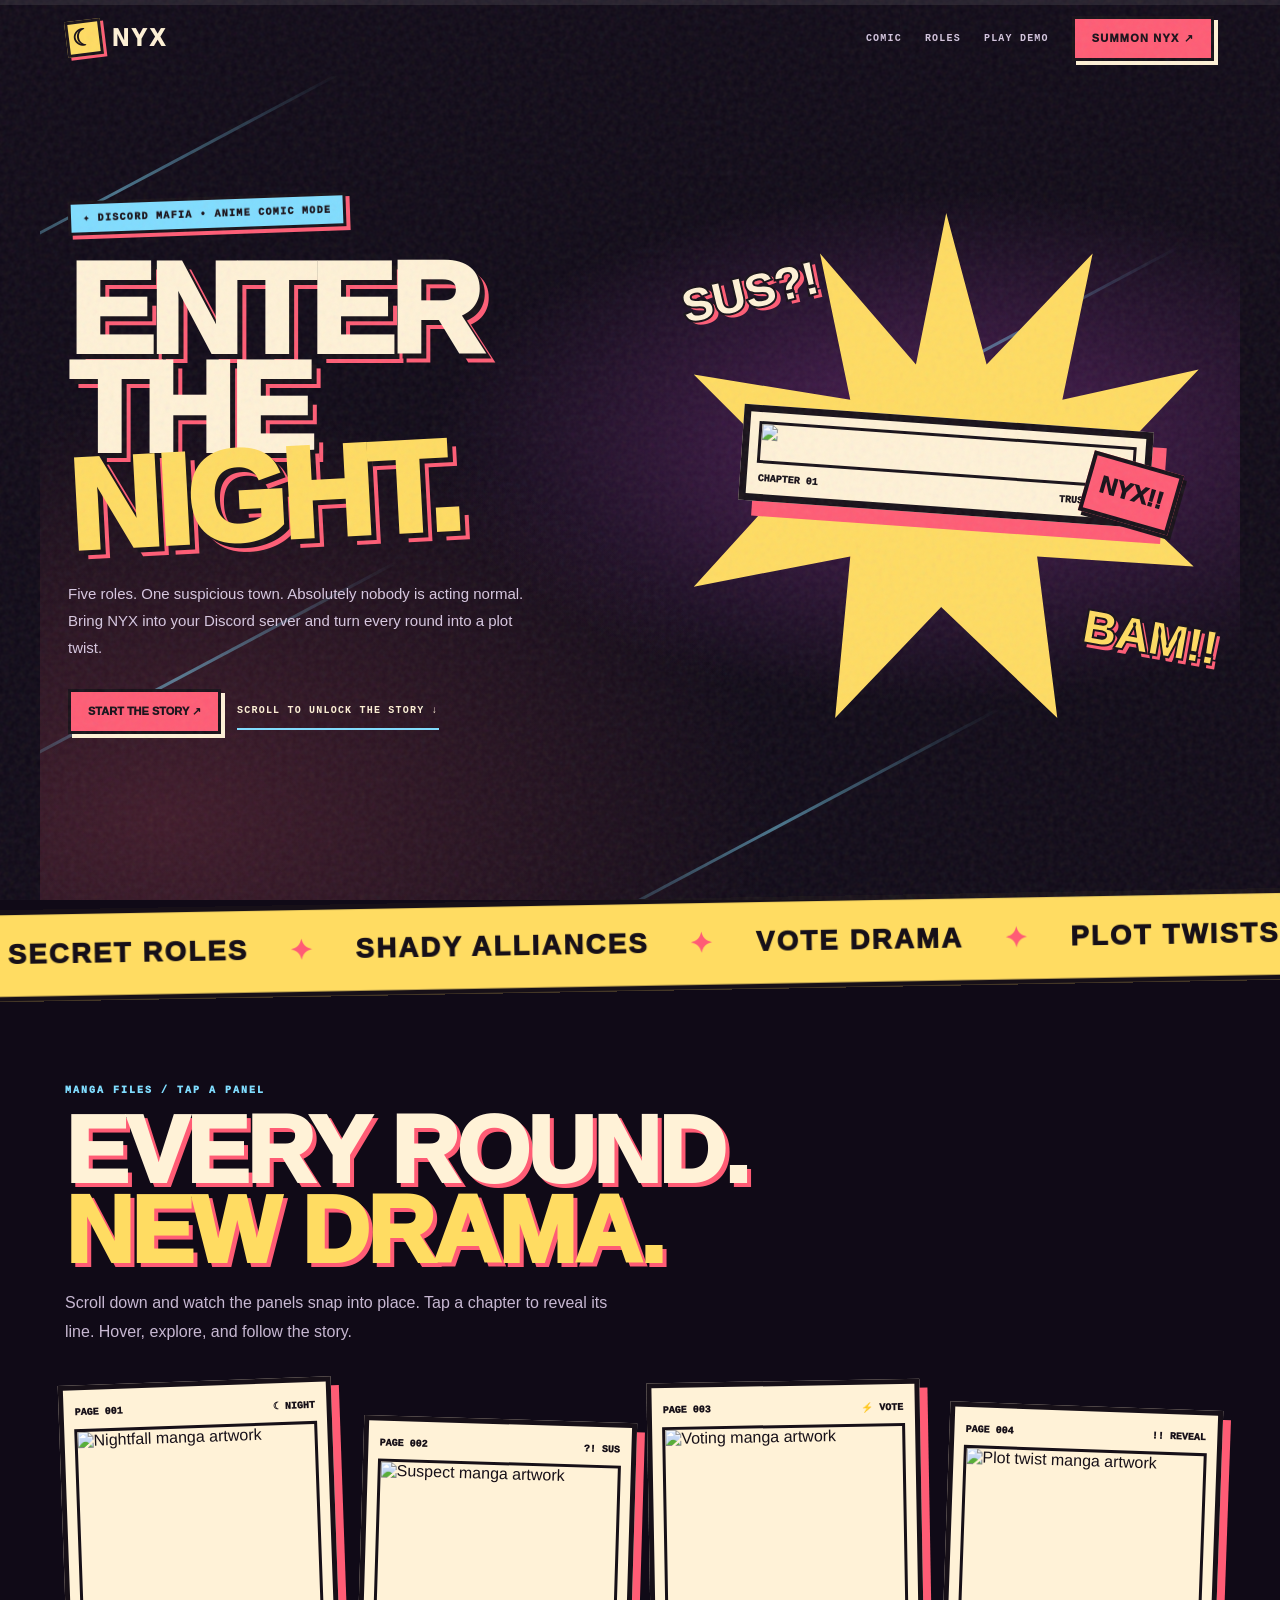
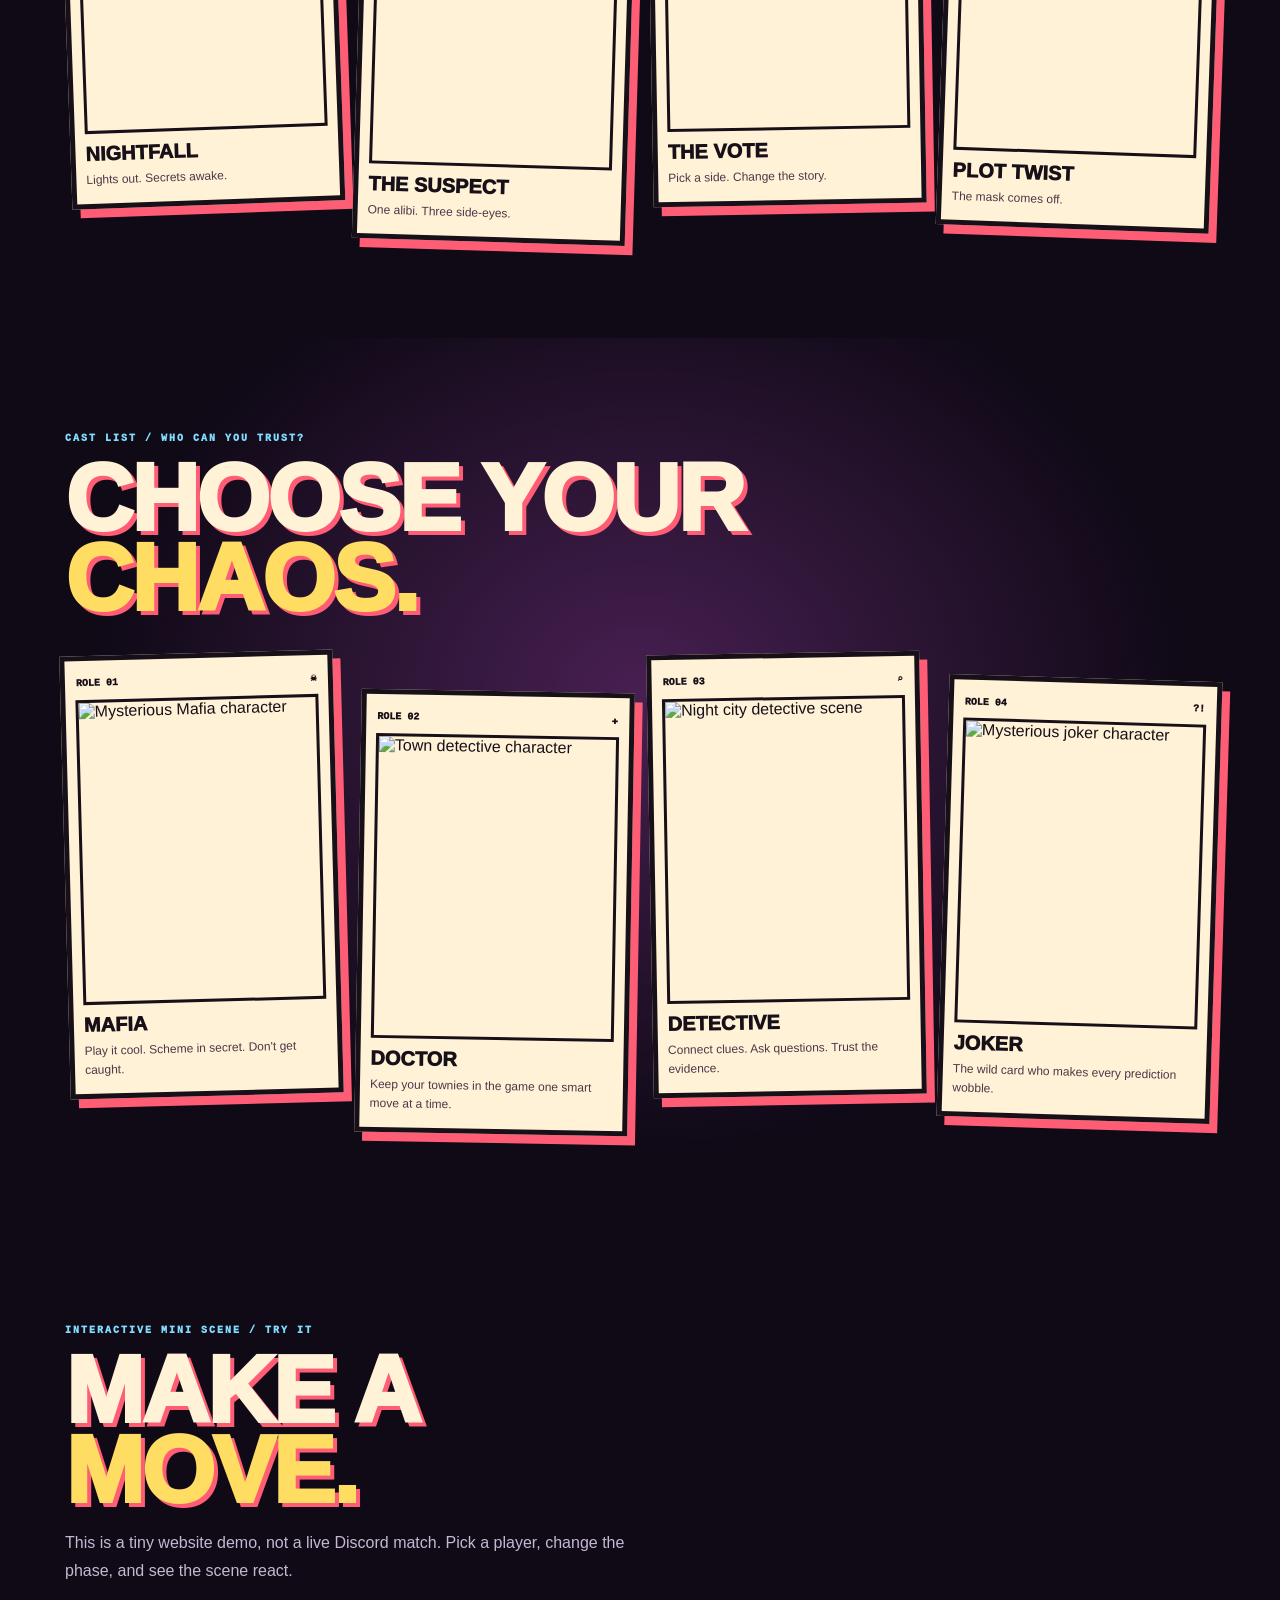
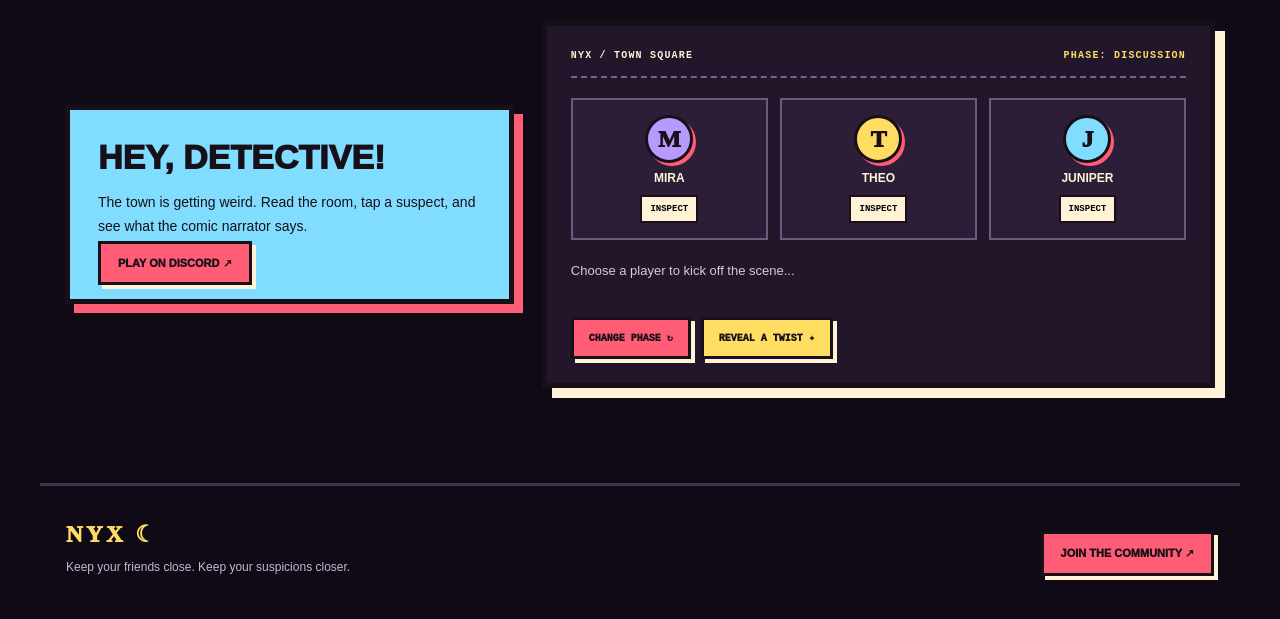
==== index.html @ a73a4bc0 "Fix GitHub Pages root 404 with animated standalone NYX comic homepage" ====
<!doctype html>
<html lang="en">
<head>
<meta charset="utf-8"><meta name="viewport" content="width=device-width,initial-scale=1">
<meta name="theme-color" content="#110b19"><meta name="description" content="NYX — an anime-comic Mafia bot for Discord. Enter the night. Trust nobody.">
<title>NYX — Enter the Night</title>
<style>
:root{--ink:#171018;--paper:#fff2d7;--pink:#ff5c75;--yellow:#ffdc62;--blue:#80ddff;--purple:#b89aff;--bg:#100a17}
*{box-sizing:border-box}html{scroll-behavior:smooth}body{margin:0;background:var(--bg);color:var(--paper);font-family:Arial,Helvetica,sans-serif;overflow-x:hidden}a{color:inherit;text-decoration:none}button{font:inherit;cursor:pointer}.grain{position:fixed;inset:0;pointer-events:none;z-index:20;opacity:.08;background-image:url("data:image/svg+xml,%3Csvg viewBox='0 0 180 180' xmlns='http://www.w3.org/2000/svg'%3E%3Cfilter id='n'%3E%3CfeTurbulence type='fractalNoise' baseFrequency='.9' numOctaves='2' stitchTiles='stitch'/%3E%3C/filter%3E%3Crect width='100%25' height='100%25' filter='url(%23n)'/%3E%3C/svg%3E")}.progress{position:fixed;top:0;left:0;width:100%;height:5px;z-index:40;background:#ffffff16}.progress span{display:block;width:100%;height:100%;background:var(--pink);transform:scaleX(0);transform-origin:left;box-shadow:0 0 15px var(--pink)}header{height:76px;display:flex;align-items:center;justify-content:space-between;max-width:1200px;padding:0 26px;margin:auto;position:relative;z-index:10}.brand{font:1000 23px Impact,'Arial Black',sans-serif;letter-spacing:.12em;display:flex;gap:10px;align-items:center}.brand-mark{display:grid;place-items:center;width:36px;height:36px;border:3px solid var(--ink);background:var(--yellow);color:var(--ink);box-shadow:3px 3px 0 var(--pink);transform:rotate(-7deg)}nav{display:flex;gap:23px;align-items:center;text-transform:uppercase;font:900 10px monospace;letter-spacing:.12em;color:#d5c6df}nav a:hover{color:var(--yellow)}.invite{background:var(--pink);color:var(--ink);padding:13px 17px;border:3px solid var(--ink);box-shadow:4px 4px 0 var(--paper);font:1000 11px 'Arial Black',sans-serif;text-transform:uppercase;transition:.2s}.invite:hover{transform:translate(-2px,-3px);box-shadow:7px 7px 0 var(--yellow)}.hero{min-height:calc(100vh - 76px);position:relative;display:grid;grid-template-columns:1.05fr .95fr;align-items:center;gap:25px;max-width:1200px;margin:auto;padding:50px 28px 95px;isolation:isolate}.hero:before{content:"";position:absolute;inset:0;z-index:-2;background:radial-gradient(ellipse at 75% 45%,#6d2877a8,transparent 40%),radial-gradient(ellipse at 10% 90%,#ff5c7533,transparent 40%)}.hero-copy{position:relative;z-index:3}.kicker{display:inline-flex;gap:10px;align-items:center;background:var(--blue);color:var(--ink);border:3px solid var(--ink);padding:8px 12px;box-shadow:4px 4px 0 var(--pink);font:1000 10px monospace;letter-spacing:.13em;transform:rotate(-2deg);animation:stamp .8s both}.hero h1{font:1000 clamp(70px,10vw,132px)/.77 Impact,'Arial Black',sans-serif;letter-spacing:-.04em;text-transform:uppercase;margin:30px 0 24px;text-shadow:5px 5px 0 var(--ink),9px 9px 0 var(--pink);animation:slam .8s cubic-bezier(.2,1.6,.4,1) both}.hero h1 span{display:block;color:var(--yellow);transform:rotate(-3deg);transform-origin:left}.hero-copy p{max-width:475px;line-height:1.8;color:#d8c8e1;font-size:15px}.actions{display:flex;gap:16px;align-items:center;flex-wrap:wrap;margin-top:28px}.secondary{font:900 10px monospace;letter-spacing:.12em;border-bottom:2px solid var(--blue);padding:12px 0}.hero-art{position:relative;min-height:540px;display:grid;place-items:center;perspective:900px}.burst{position:absolute;width:95%;aspect-ratio:1;background:var(--yellow);clip-path:polygon(50% 0%,58% 30%,79% 8%,73% 37%,100% 31%,80% 52%,99% 70%,68% 68%,72% 100%,49% 78%,28% 100%,31% 68%,0 74%,20% 52%,0 32%,31% 37%,25% 8%,44% 30%);animation:burstSpin 40s linear infinite;filter:drop-shadow(9px 9px 0 var(--ink))}.hero-manga{position:relative;width:min(85%,410px);z-index:2;border:7px solid var(--ink);background:var(--paper);padding:9px;box-shadow:14px 15px 0 var(--pink);transform:rotate(4deg);animation:float 4.5s ease-in-out infinite}.hero-manga img{display:block;width:100%;border:3px solid var(--ink)}.hero-manga:after{content:"NYX!!";position:absolute;right:-35px;top:24px;background:var(--pink);color:var(--ink);border:4px solid var(--ink);padding:13px 10px;font:1000 24px Impact,'Arial Black',sans-serif;transform:rotate(12deg);box-shadow:4px 4px 0 var(--ink);animation:pop 2.8s ease-in-out infinite}.sticker{position:absolute;z-index:4;font:1000 clamp(24px,4vw,46px) Impact,'Arial Black',sans-serif;color:var(--paper);-webkit-text-stroke:2px var(--ink);text-shadow:4px 4px 0 var(--pink);animation:float 3s ease-in-out infinite}.sticker.sus{left:0;top:13%;transform:rotate(-13deg)}.sticker.bam{right:-1%;bottom:13%;color:var(--yellow);transform:rotate(10deg);animation-delay:-1.3s}.speed{position:absolute;inset:0;overflow:hidden;z-index:-1;pointer-events:none}.speed i{position:absolute;height:3px;width:40vw;background:linear-gradient(90deg,transparent,var(--blue),transparent);transform:rotate(-28deg);animation:speed 2.4s linear infinite;opacity:.5}.speed i:nth-child(1){top:14%;left:-15%;animation-delay:-.3s}.speed i:nth-child(2){top:35%;left:55%;animation-delay:-1.2s}.speed i:nth-child(3){top:73%;left:-10%;animation-delay:-1.7s}.speed i:nth-child(4){top:91%;left:40%;animation-delay:-.7s}.section{padding:95px 26px;position:relative}.section-head{max-width:1150px;margin:0 auto 35px}.label{font:1000 10px monospace;letter-spacing:.2em;color:var(--blue);text-transform:uppercase}.section h2{font:1000 clamp(48px,8vw,94px)/.85 Impact,'Arial Black',sans-serif;text-transform:uppercase;letter-spacing:-.025em;margin:15px 0 18px;text-shadow:4px 4px 0 var(--pink)}.section h2 span{color:var(--yellow)}.section-head p{color:#c7b8d2;max-width:560px;line-height:1.8}.panel-grid{max-width:1150px;margin:auto;display:grid;grid-template-columns:repeat(4,minmax(0,1fr));gap:20px;align-items:start}.panel{position:relative;padding:10px 10px 14px;background:var(--paper);color:var(--ink);border:5px solid var(--ink);box-shadow:8px 9px 0 var(--pink);transform:translateY(55px) rotate(var(--tilt));opacity:0;transition:opacity .65s,transform .65s cubic-bezier(.2,1.4,.4,1);transition-delay:var(--delay)}.panel.visible{opacity:1;transform:translateY(0) rotate(var(--tilt))}.panel:nth-child(2){margin-top:38px}.panel:nth-child(4){margin-top:25px}.panel:hover{transform:translateY(-12px) rotate(0) scale(1.04)!important;z-index:3;box-shadow:12px 14px 0 var(--yellow)}.panel img{display:block;width:100%;border:3px solid var(--ink);aspect-ratio:620/780;object-fit:cover;transition:filter .3s}.panel:hover img{filter:saturate(1.3) contrast(1.08)}.panel-no{display:flex;justify-content:space-between;gap:6px;font:1000 10px monospace;padding:7px 1px 10px}.panel h3{font:1000 20px Impact,'Arial Black',sans-serif;margin:9px 0 5px}.panel p{font-size:12px;line-height:1.6;margin:0;color:#4a3949}.sound-effect{position:absolute;right:-18px;top:40%;font:1000 28px Impact,'Arial Black',sans-serif;color:var(--yellow);-webkit-text-stroke:1.5px var(--ink);transform:rotate(12deg);opacity:0;transition:.2s}.panel:hover .sound-effect{opacity:1;transform:rotate(12deg) scale(1.2)}.role-strip{background:var(--yellow);color:var(--ink);border-block:5px solid var(--ink);padding:24px 0;overflow:hidden;transform:rotate(-1deg) scale(1.02)}.marquee{display:flex;width:max-content;animation:marquee 23s linear infinite;font:1000 27px Impact,'Arial Black',sans-serif;letter-spacing:.08em}.marquee span{padding:0 20px}.marquee .star{color:var(--pink)}.demo-wrap{max-width:1150px;margin:auto;display:grid;grid-template-columns:.8fr 1.2fr;gap:28px;align-items:center}.speech-card{background:var(--blue);color:var(--ink);border:5px solid var(--ink);box-shadow:9px 9px 0 var(--pink);padding:28px;transform:rotate(-1.5deg)}.speech-card h3{font:1000 34px Impact,'Arial Black',sans-serif;margin:0 0 10px}.speech-card p{line-height:1.7;font-size:14px}.demo-board{background:#21162a;border:5px solid var(--ink);box-shadow:10px 10px 0 var(--paper);padding:24px;position:relative}.demo-top{display:flex;justify-content:space-between;gap:12px;align-items:center;border-bottom:2px dashed #79628d;padding-bottom:15px;font:900 10px monospace;letter-spacing:.12em}.status{color:var(--yellow)}.players{display:grid;grid-template-columns:repeat(3,1fr);gap:12px;margin:20px 0}.player{padding:15px 8px;text-align:center;border:2px solid #6f5a7e;background:#2d1e38;transition:.2s}.player b{display:block;font-size:12px;margin-top:8px}.avatar{width:48px;height:48px;border-radius:50%;display:grid;place-items:center;margin:auto;background:var(--purple);color:var(--ink);font:1000 24px Impact;border:3px solid var(--ink);box-shadow:3px 3px 0 var(--pink)}.player:nth-child(2) .avatar{background:var(--yellow)}.player:nth-child(3) .avatar{background:var(--blue)}.player.selected{border-color:var(--pink);background:#492039;transform:translateY(-5px);box-shadow:0 5px 0 var(--pink)}.player button{margin-top:10px;background:var(--paper);border:2px solid var(--ink);padding:7px 8px;font:900 9px monospace}.demo-result{min-height:44px;color:#d8c8e1;font-size:13px;line-height:1.7}.demo-controls{display:flex;gap:10px;flex-wrap:wrap}.demo-controls button{border:3px solid var(--ink);background:var(--pink);color:var(--ink);padding:12px 15px;box-shadow:4px 4px 0 var(--paper);font:1000 10px monospace;text-transform:uppercase}.demo-controls button.alt{background:var(--yellow)}footer{border-top:3px solid #46304e;padding:35px 26px;display:flex;justify-content:space-between;align-items:center;gap:20px;max-width:1200px;margin:auto;color:#c5b6d1;font-size:12px}.footer-logo{font:1000 23px Impact;color:var(--yellow);letter-spacing:.15em}.reveal{opacity:0;transform:translateY(35px);transition:opacity .7s,transform .7s}.reveal.visible{opacity:1;transform:none}@keyframes slam{0%{opacity:0;transform:translateY(55px) scale(.75) rotate(-4deg);filter:blur(5px)}75%{transform:translateY(-7px) scale(1.03)}100%{opacity:1;transform:none;filter:none}}@keyframes stamp{0%{opacity:0;transform:translateX(-60px) rotate(-12deg)}100%{opacity:1;transform:rotate(-2deg)}}@keyframes float{0%,100%{translate:0 0;rotate:0deg}50%{translate:0 -13px;rotate:1deg}}@keyframes pop{0%,100%{scale:1}50%{scale:1.12;rotate:15deg}}@keyframes burstSpin{to{rotate:360deg}}@keyframes speed{0%{translate:-60vw 20vh;opacity:0}20%{opacity:.55}100%{translate:100vw -20vh;opacity:0}}@keyframes marquee{to{transform:translateX(-50%)}}@media(max-width:850px){nav a:not(.invite){display:none}.hero{grid-template-columns:1fr;padding-top:70px}.hero-art{min-height:420px}.hero-copy{max-width:700px}.hero h1{font-size:clamp(75px,16vw,120px)}.panel-grid{grid-template-columns:repeat(2,minmax(0,1fr));gap:20px 15px}.panel:nth-child(2),.panel:nth-child(4){margin-top:20px}.demo-wrap{grid-template-columns:1fr}.section{padding:70px 20px}}@media(max-width:480px){header{padding:0 16px;height:68px}.brand{font-size:20px}nav{gap:0}.invite{padding:10px 12px;font-size:9px}.hero{padding:50px 19px 65px;gap:0}.hero h1{font-size:clamp(68px,18vw,92px)}.hero-art{min-height:350px}.hero-manga{width:78%}.sticker.sus{left:-1%;top:8%}.sticker.bam{right:0;bottom:7%}.section{padding:60px 17px}.section h2{font-size:clamp(47px,13vw,66px)}.panel-grid{gap:17px 11px}.panel{padding:6px 6px 10px;border-width:4px;box-shadow:5px 6px 0 var(--pink)}.panel h3{font-size:17px}.panel p{font-size:11px}.players{gap:7px}.player{padding:12px 4px}.avatar{width:40px;height:40px}footer{padding:28px 18px;align-items:flex-start;flex-direction:column}}@media(prefers-reduced-motion:reduce){*,*:before,*:after{animation-duration:.01ms!important;animation-iteration-count:1!important;scroll-behavior:auto!important;transition-duration:.01ms!important}.reveal,.panel{opacity:1;transform:none}}
</style>
</head>
<body>
<div class="progress" aria-hidden="true"><span id="progress"></span></div><div class="grain" aria-hidden="true"></div>
<header><a class="brand" href="#top"><span class="brand-mark">☾</span> NYX</a><nav><a href="#chapters">Comic</a><a href="#roles">Roles</a><a href="#demo">Play demo</a><a class="invite" href="https://discord.com/oauth2/authorize?client_id=1548731472146337822&permissions=120259095552&integration_type=0&scope=applications.commands+bot" target="_blank" rel="noreferrer">Summon NYX ↗</a></nav></header>
<main id="top">
<section class="hero">
<div class="speed" aria-hidden="true"><i></i><i></i><i></i><i></i></div>
<div class="hero-copy"><span class="kicker">✦ DISCORD MAFIA • ANIME COMIC MODE</span><h1>ENTER<br>THE <span>NIGHT.</span></h1><p>Five roles. One suspicious town. Absolutely nobody is acting normal. Bring NYX into your Discord server and turn every round into a plot twist.</p><div class="actions"><a class="invite" href="https://discord.com/oauth2/authorize?client_id=1548731472146337822&permissions=120259095552&integration_type=0&scope=applications.commands+bot" target="_blank" rel="noreferrer">Start the story ↗</a><a class="secondary" href="#chapters">SCROLL TO UNLOCK THE STORY ↓</a></div></div>
<div class="hero-art"><div class="burst"></div><div class="hero-manga"><img src="/nyxbotwebsite/public/manga/panel-night.svg" alt="Original NYX manga panel showing the city at night"><div style="display:flex;justify-content:space-between;color:#171018;font:1000 10px monospace;padding:10px 2px 1px"><span>CHAPTER 01</span><span>TRUST NOBODY</span></div></div><span class="sticker sus">SUS?!</span><span class="sticker bam">BAM!!</span></div>
</section>
<div class="role-strip" id="roles"><div class="marquee"><span>SECRET ROLES</span><span class="star">✦</span><span>SHADY ALLIANCES</span><span class="star">✦</span><span>VOTE DRAMA</span><span class="star">✦</span><span>PLOT TWISTS</span><span class="star">✦</span><span>SECRET ROLES</span><span class="star">✦</span><span>SHADY ALLIANCES</span><span class="star">✦</span><span>VOTE DRAMA</span><span class="star">✦</span><span>PLOT TWISTS</span><span class="star">✦</span></div></div>
<section class="section" id="chapters"><div class="section-head reveal"><div class="label">MANGA FILES / TAP A PANEL</div><h2>EVERY ROUND.<br><span>NEW DRAMA.</span></h2><p>Scroll down and watch the panels snap into place. Tap a chapter to reveal its line. Hover, explore, and follow the story.</p></div><div class="panel-grid">
<article class="panel" style="--tilt:-2deg;--delay:0ms"><div class="panel-no"><span>PAGE 001</span><span>☾ NIGHT</span></div><img src="/nyxbotwebsite/public/manga/panel-night.svg" alt="Nightfall manga artwork"><span class="sound-effect">WHOOSH!</span><h3>NIGHTFALL</h3><p>Lights out. Secrets awake.</p></article>
<article class="panel" style="--tilt:1.7deg;--delay:120ms"><div class="panel-no"><span>PAGE 002</span><span>?! SUS</span></div><img src="/nyxbotwebsite/public/manga/panel-suspect.svg" alt="Suspect manga artwork"><span class="sound-effect">HUH?!</span><h3>THE SUSPECT</h3><p>One alibi. Three side-eyes.</p></article>
<article class="panel" style="--tilt:-1deg;--delay:220ms"><div class="panel-no"><span>PAGE 003</span><span>⚡ VOTE</span></div><img src="/nyxbotwebsite/public/manga/panel-vote.svg" alt="Voting manga artwork"><span class="sound-effect">BAM!</span><h3>THE VOTE</h3><p>Pick a side. Change the story.</p></article>
<article class="panel" style="--tilt:2deg;--delay:320ms"><div class="panel-no"><span>PAGE 004</span><span>!! REVEAL</span></div><img src="/nyxbotwebsite/public/manga/panel-reveal.svg" alt="Plot twist manga artwork"><span class="sound-effect">GASP!!</span><h3>PLOT TWIST</h3><p>The mask comes off.</p></article>
</div></section>
<section class="section" style="background:radial-gradient(ellipse at 50% 40%,#482052 0,transparent 60%)"><div class="section-head reveal"><div class="label">CAST LIST / WHO CAN YOU TRUST?</div><h2>CHOOSE YOUR<br><span>CHAOS.</span></h2></div><div class="panel-grid">
<article class="panel" style="--tilt:-1.5deg;--delay:0ms"><div class="panel-no"><span>ROLE 01</span><span>☠</span></div><img src="/nyxbotwebsite/public/manga/panel-suspect.svg" alt="Mysterious Mafia character"><h3>MAFIA</h3><p>Play it cool. Scheme in secret. Don't get caught.</p></article>
<article class="panel" style="--tilt:1deg;--delay:100ms"><div class="panel-no"><span>ROLE 02</span><span>✚</span></div><img src="/nyxbotwebsite/public/manga/panel-vote.svg" alt="Town detective character"><h3>DOCTOR</h3><p>Keep your townies in the game one smart move at a time.</p></article>
<article class="panel" style="--tilt:-1deg;--delay:200ms"><div class="panel-no"><span>ROLE 03</span><span>⌕</span></div><img src="/nyxbotwebsite/public/manga/panel-night.svg" alt="Night city detective scene"><h3>DETECTIVE</h3><p>Connect clues. Ask questions. Trust the evidence.</p></article>
<article class="panel" style="--tilt:1.7deg;--delay:300ms"><div class="panel-no"><span>ROLE 04</span><span>?!</span></div><img src="/nyxbotwebsite/public/manga/panel-reveal.svg" alt="Mysterious joker character"><h3>JOKER</h3><p>The wild card who makes every prediction wobble.</p></article>
</div></section>
<section class="section" id="demo"><div class="section-head reveal"><div class="label">INTERACTIVE MINI SCENE / TRY IT</div><h2>MAKE A<br><span>MOVE.</span></h2><p>This is a tiny website demo, not a live Discord match. Pick a player, change the phase, and see the scene react.</p></div><div class="demo-wrap"><div class="speech-card reveal"><h3>HEY, DETECTIVE!</h3><p>The town is getting weird. Read the room, tap a suspect, and see what the comic narrator says.</p><a class="invite" href="https://discord.com/oauth2/authorize?client_id=1548731472146337822&permissions=120259095552&integration_type=0&scope=applications.commands+bot" target="_blank" rel="noreferrer">PLAY ON DISCORD ↗</a></div><div class="demo-board reveal"><div class="demo-top"><span>NYX / TOWN SQUARE</span><span class="status" id="phaseLabel">PHASE: DISCUSSION</span></div><div class="players"><div class="player"><div class="avatar">M</div><b>MIRA</b><button data-player="Mira">INSPECT</button></div><div class="player"><div class="avatar">T</div><b>THEO</b><button data-player="Theo">INSPECT</button></div><div class="player"><div class="avatar">J</div><b>JUNIPER</b><button data-player="Juniper">INSPECT</button></div></div><p class="demo-result" id="result" aria-live="polite">Choose a player to kick off the scene...</p><div class="demo-controls"><button id="phaseButton">Change phase ↻</button><button class="alt" id="revealButton">Reveal a twist ✦</button></div></div></div></section>
</main><footer><div><div class="footer-logo">NYX ☾</div><p>Keep your friends close. Keep your suspicions closer.</p></div><a class="invite" href="https://discord.gg/P4mzRHJXqj" target="_blank" rel="noreferrer">JOIN THE COMMUNITY ↗</a></footer>
<script>
const reduce=window.matchMedia('(prefers-reduced-motion: reduce)').matches;
const watch=[...document.querySelectorAll('.reveal,.panel')];
if(reduce){watch.forEach(x=>x.classList.add('visible'))}else{const io=new IntersectionObserver(entries=>entries.forEach(e=>{if(e.isIntersecting){e.target.classList.add('visible');io.unobserve(e.target)}}),{threshold:.14,rootMargin:'0px 0px -25px 0px'});watch.forEach(x=>io.observe(x))}
const progress=document.getElementById('progress');function updateProgress(){const max=document.documentElement.scrollHeight-innerHeight;progress.style.transform='scaleX('+(max>0?scrollY/max:0)+')'}addEventListener('scroll',updateProgress,{passive:true});updateProgress();
const result=document.getElementById('result'),players=[...document.querySelectorAll('.player')];document.querySelectorAll('[data-player]').forEach(b=>b.addEventListener('click',()=>{players.forEach(p=>p.classList.remove('selected'));b.closest('.player').classList.add('selected');const lines={Mira:'MIRA: “I was in the café. Ask literally anyone.” Suspiciously prepared answer...',Theo:'THEO: “Why is everyone looking at me? I only touched the evidence once.”',Juniper:'JUNIPER: “I have a theory. It involves you, a missing alibi, and this very awkward silence.”'};result.textContent=lines[b.dataset.player]}));
const phases=['DISCUSSION','VOTING','NIGHT'];let phase=0;document.getElementById('phaseButton').addEventListener('click',()=>{phase=(phase+1)%phases.length;document.getElementById('phaseLabel').textContent='PHASE: '+phases[phase];result.textContent=['Everyone talks. Someone is definitely lying.','Votes are in! The town holds its breath...','The lights flicker. Secret roles make their move.'][phase];document.querySelector('.demo-board').animate([{transform:'translateX(-5px)'},{transform:'translateX(5px)'},{transform:'translateX(-2px)'},{transform:'none'}],{duration:300})});
document.getElementById('revealButton').addEventListener('click',()=>{const p=players[Math.floor(Math.random()*players.length)];players.forEach(x=>x.classList.remove('selected'));p.classList.add('selected');result.textContent='PLOT TWIST!! '+p.querySelector('b').textContent+' has just become the center of suspicion. The town demands answers!';p.animate([{transform:'scale(1)'},{transform:'scale(1.08) rotate(2deg)'},{transform:'scale(1)'}],{duration:450})});
</script></body></html>
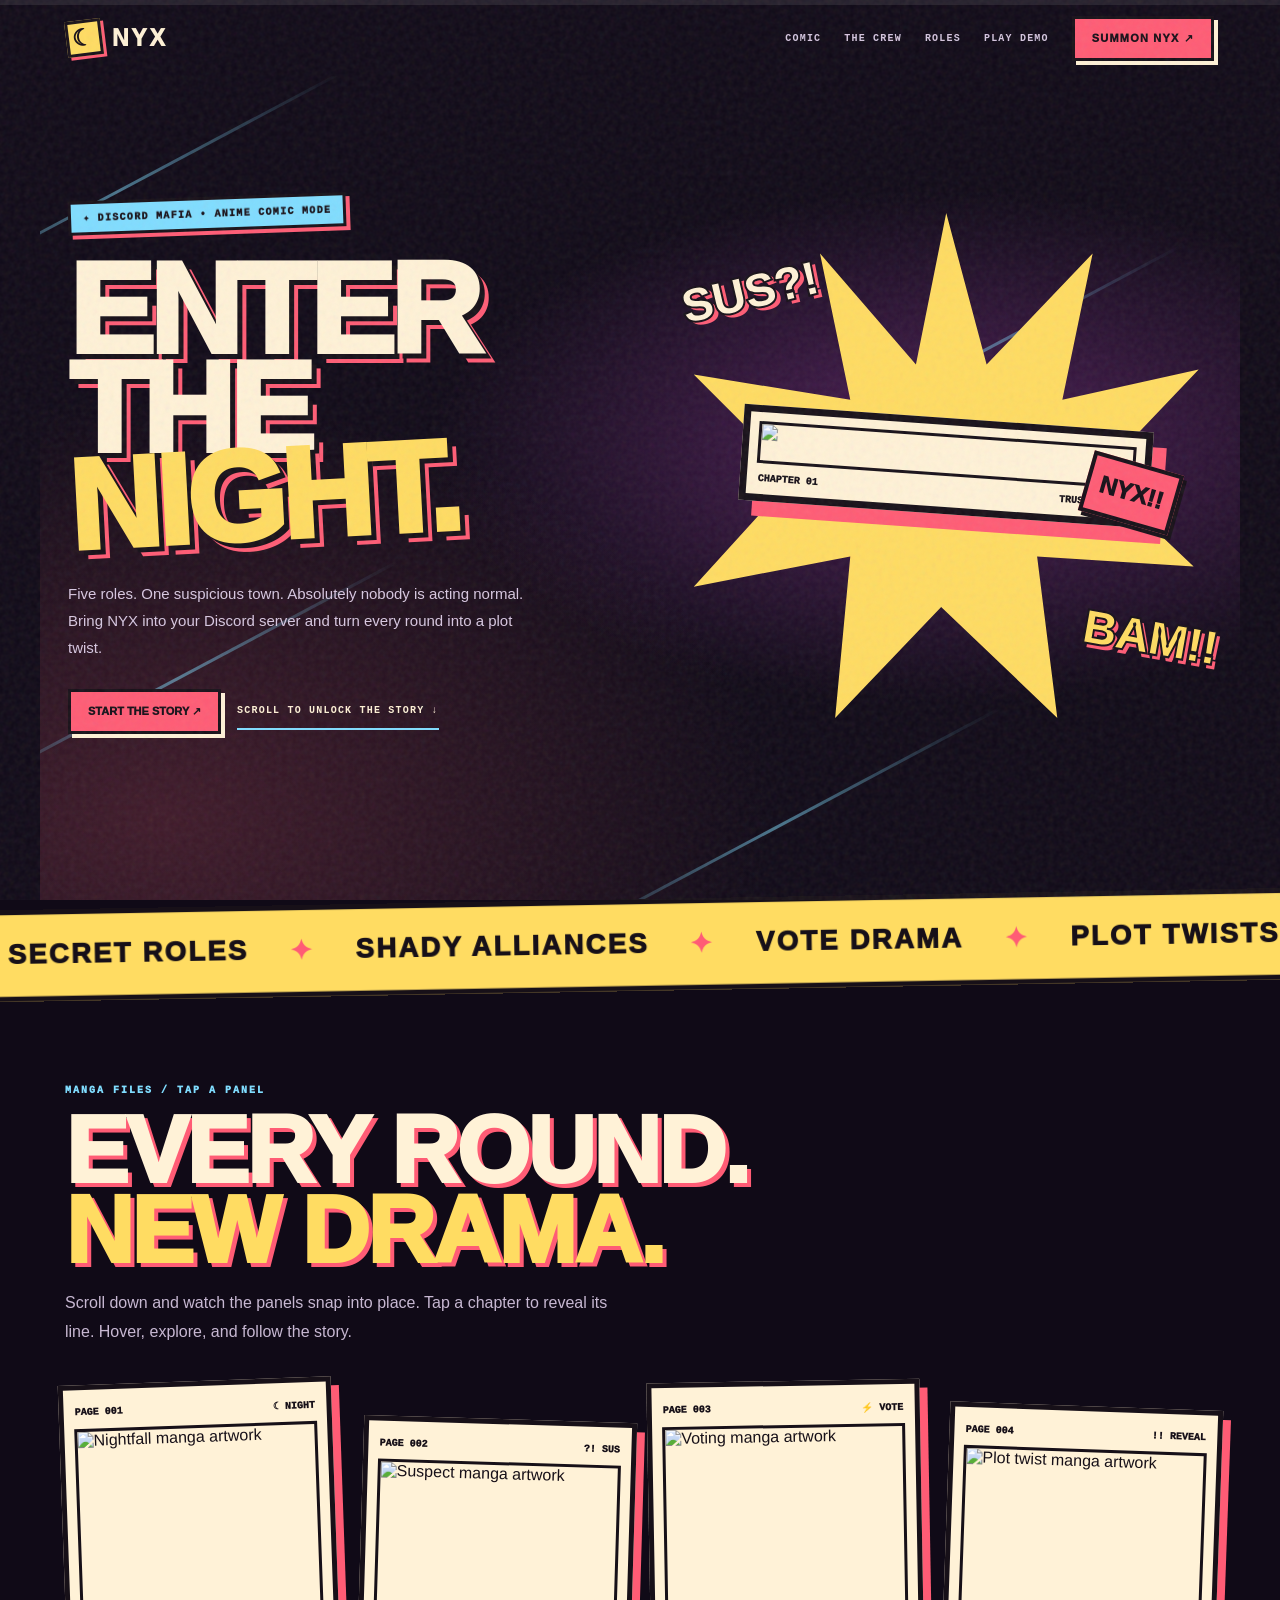
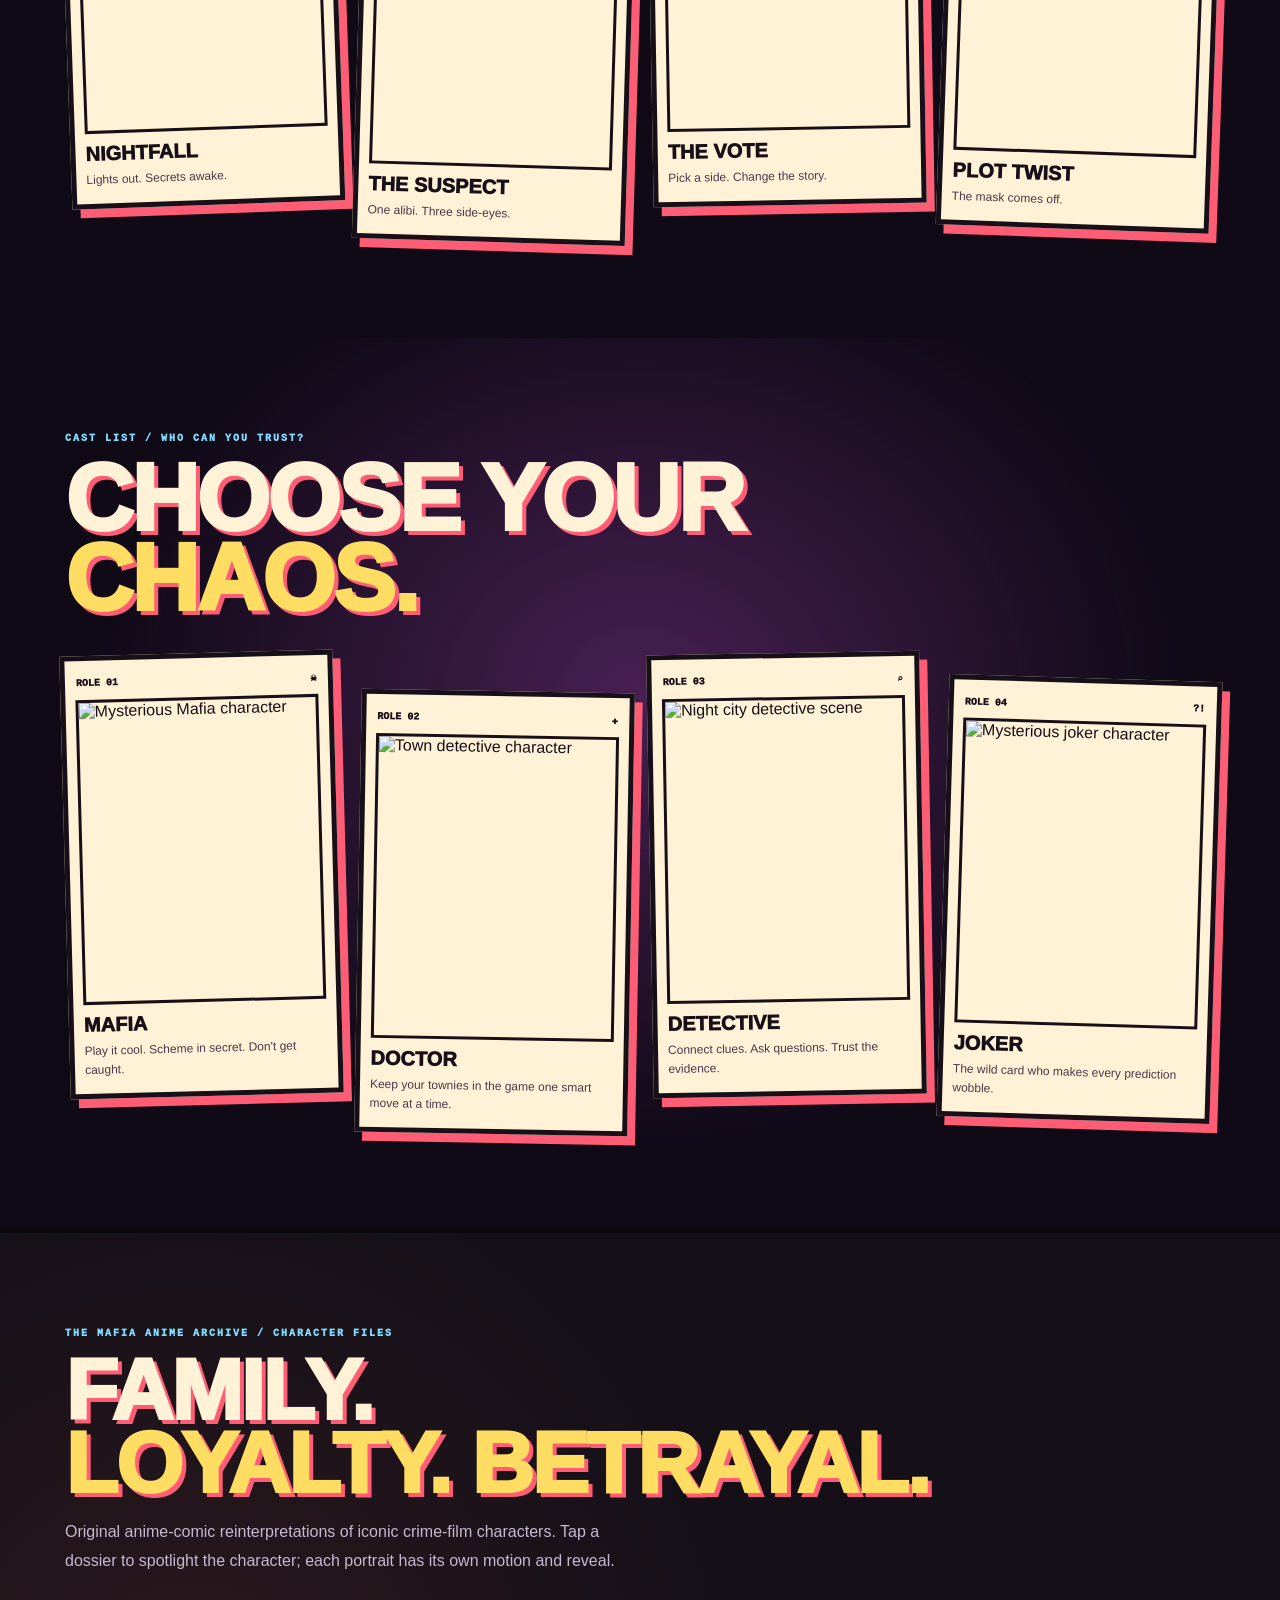
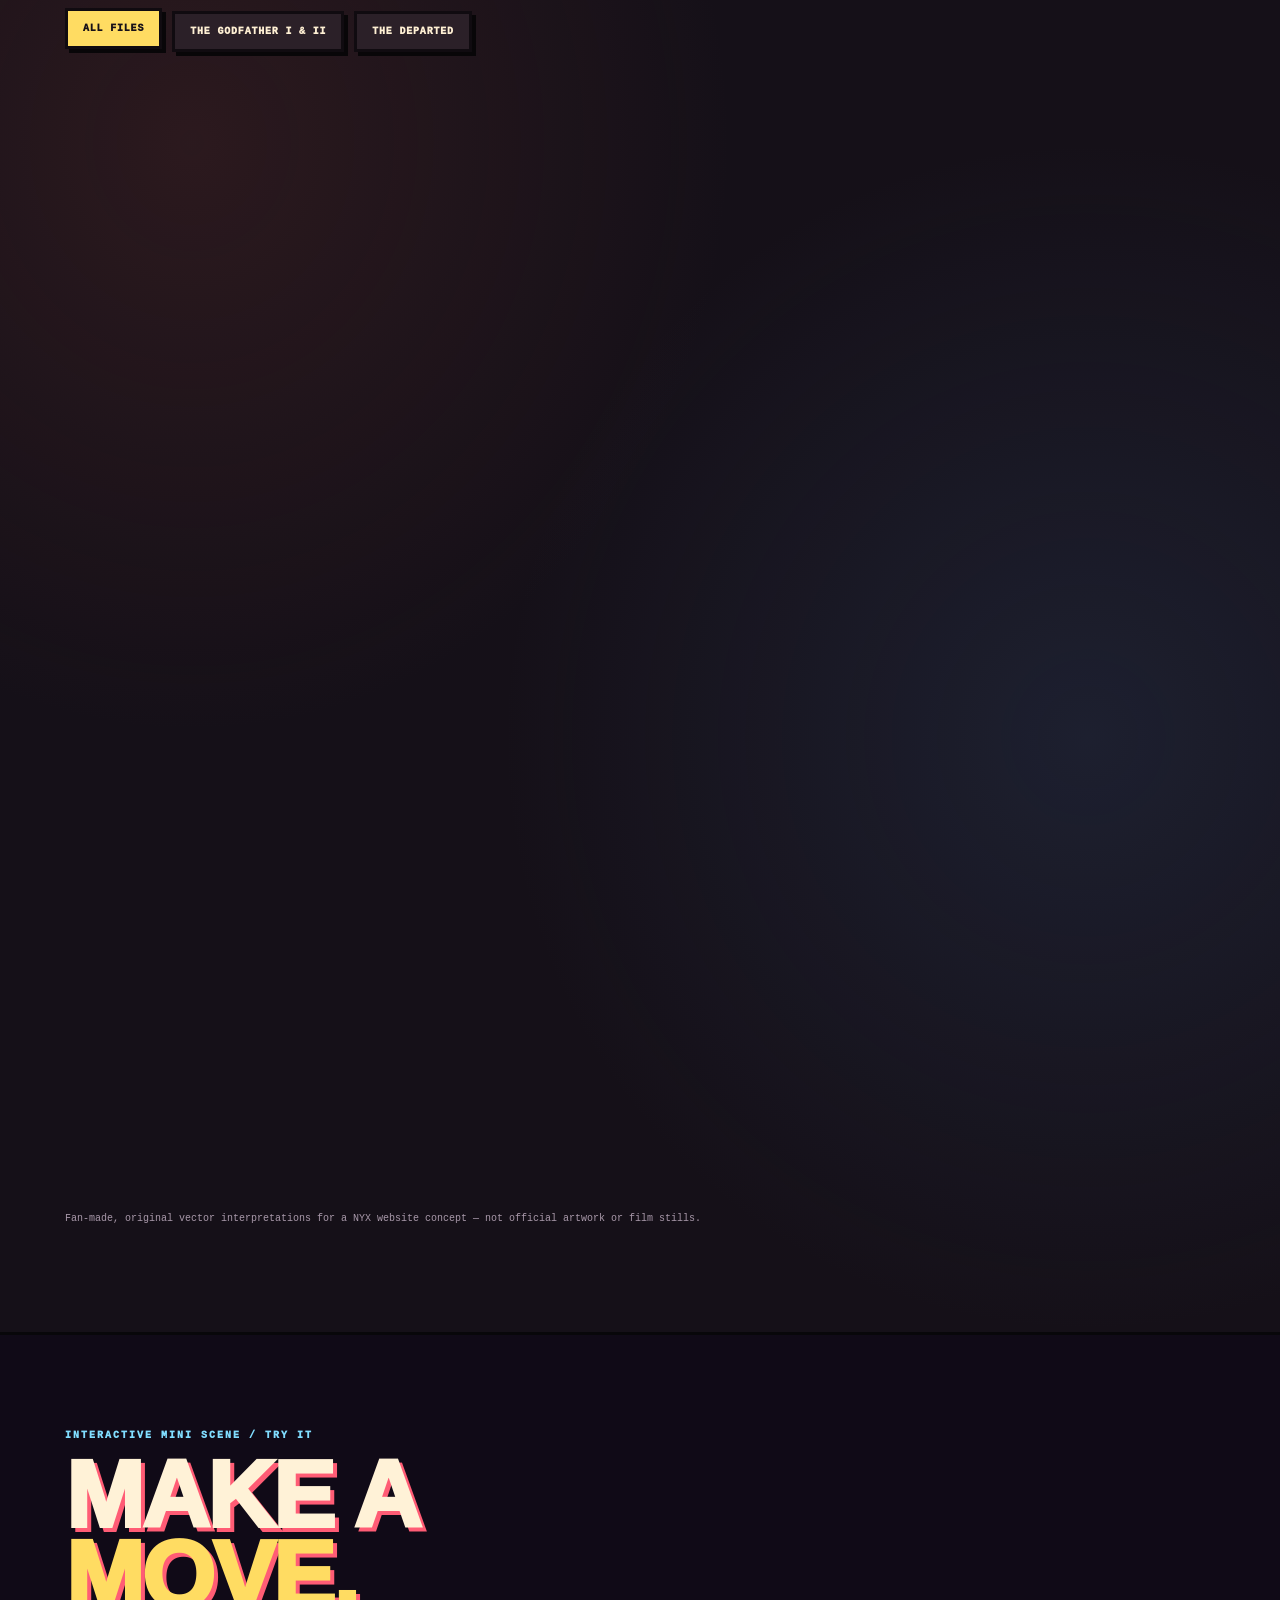
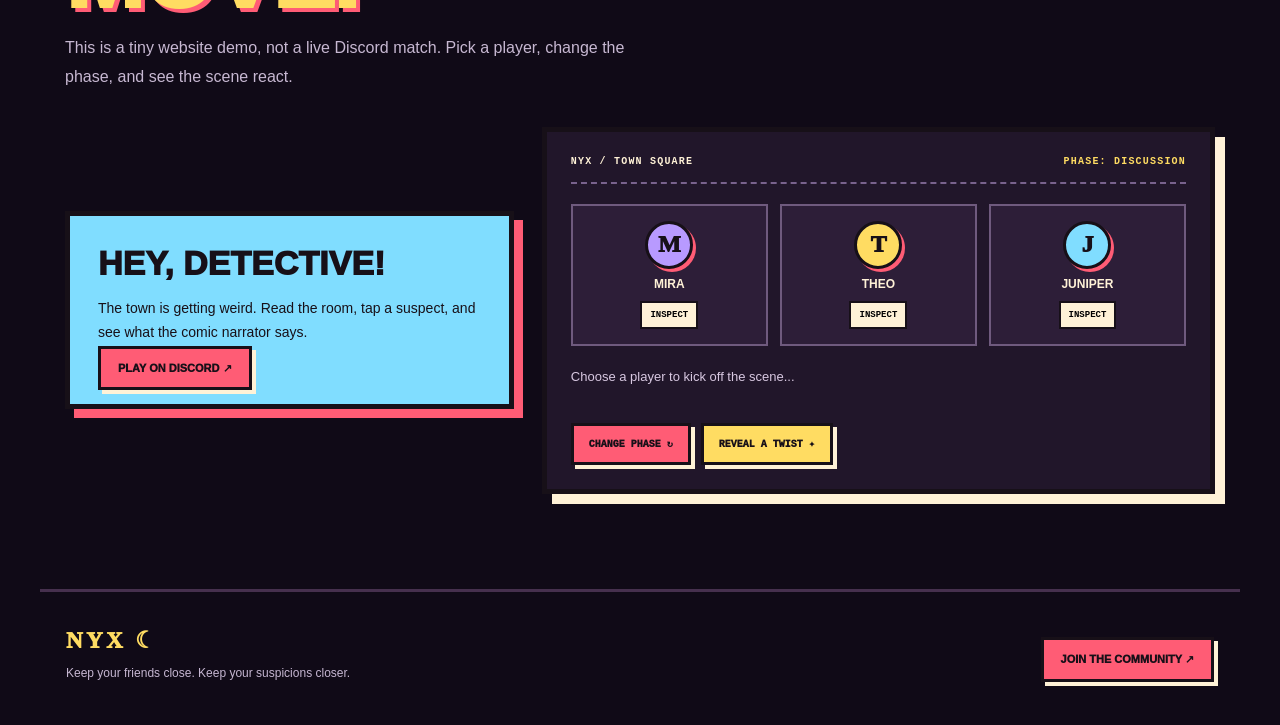
==== commit fc717cae: "Add animated anime crime character gallery and fix GitHub Pages asset paths" ====
--- a/index.html
+++ b/index.html
@@ -7,34 +7,49 @@
 <style>
 :root{--ink:#171018;--paper:#fff2d7;--pink:#ff5c75;--yellow:#ffdc62;--blue:#80ddff;--purple:#b89aff;--bg:#100a17}
 *{box-sizing:border-box}html{scroll-behavior:smooth}body{margin:0;background:var(--bg);color:var(--paper);font-family:Arial,Helvetica,sans-serif;overflow-x:hidden}a{color:inherit;text-decoration:none}button{font:inherit;cursor:pointer}.grain{position:fixed;inset:0;pointer-events:none;z-index:20;opacity:.08;background-image:url("data:image/svg+xml,%3Csvg viewBox='0 0 180 180' xmlns='http://www.w3.org/2000/svg'%3E%3Cfilter id='n'%3E%3CfeTurbulence type='fractalNoise' baseFrequency='.9' numOctaves='2' stitchTiles='stitch'/%3E%3C/filter%3E%3Crect width='100%25' height='100%25' filter='url(%23n)'/%3E%3C/svg%3E")}.progress{position:fixed;top:0;left:0;width:100%;height:5px;z-index:40;background:#ffffff16}.progress span{display:block;width:100%;height:100%;background:var(--pink);transform:scaleX(0);transform-origin:left;box-shadow:0 0 15px var(--pink)}header{height:76px;display:flex;align-items:center;justify-content:space-between;max-width:1200px;padding:0 26px;margin:auto;position:relative;z-index:10}.brand{font:1000 23px Impact,'Arial Black',sans-serif;letter-spacing:.12em;display:flex;gap:10px;align-items:center}.brand-mark{display:grid;place-items:center;width:36px;height:36px;border:3px solid var(--ink);background:var(--yellow);color:var(--ink);box-shadow:3px 3px 0 var(--pink);transform:rotate(-7deg)}nav{display:flex;gap:23px;align-items:center;text-transform:uppercase;font:900 10px monospace;letter-spacing:.12em;color:#d5c6df}nav a:hover{color:var(--yellow)}.invite{background:var(--pink);color:var(--ink);padding:13px 17px;border:3px solid var(--ink);box-shadow:4px 4px 0 var(--paper);font:1000 11px 'Arial Black',sans-serif;text-transform:uppercase;transition:.2s}.invite:hover{transform:translate(-2px,-3px);box-shadow:7px 7px 0 var(--yellow)}.hero{min-height:calc(100vh - 76px);position:relative;display:grid;grid-template-columns:1.05fr .95fr;align-items:center;gap:25px;max-width:1200px;margin:auto;padding:50px 28px 95px;isolation:isolate}.hero:before{content:"";position:absolute;inset:0;z-index:-2;background:radial-gradient(ellipse at 75% 45%,#6d2877a8,transparent 40%),radial-gradient(ellipse at 10% 90%,#ff5c7533,transparent 40%)}.hero-copy{position:relative;z-index:3}.kicker{display:inline-flex;gap:10px;align-items:center;background:var(--blue);color:var(--ink);border:3px solid var(--ink);padding:8px 12px;box-shadow:4px 4px 0 var(--pink);font:1000 10px monospace;letter-spacing:.13em;transform:rotate(-2deg);animation:stamp .8s both}.hero h1{font:1000 clamp(70px,10vw,132px)/.77 Impact,'Arial Black',sans-serif;letter-spacing:-.04em;text-transform:uppercase;margin:30px 0 24px;text-shadow:5px 5px 0 var(--ink),9px 9px 0 var(--pink);animation:slam .8s cubic-bezier(.2,1.6,.4,1) both}.hero h1 span{display:block;color:var(--yellow);transform:rotate(-3deg);transform-origin:left}.hero-copy p{max-width:475px;line-height:1.8;color:#d8c8e1;font-size:15px}.actions{display:flex;gap:16px;align-items:center;flex-wrap:wrap;margin-top:28px}.secondary{font:900 10px monospace;letter-spacing:.12em;border-bottom:2px solid var(--blue);padding:12px 0}.hero-art{position:relative;min-height:540px;display:grid;place-items:center;perspective:900px}.burst{position:absolute;width:95%;aspect-ratio:1;background:var(--yellow);clip-path:polygon(50% 0%,58% 30%,79% 8%,73% 37%,100% 31%,80% 52%,99% 70%,68% 68%,72% 100%,49% 78%,28% 100%,31% 68%,0 74%,20% 52%,0 32%,31% 37%,25% 8%,44% 30%);animation:burstSpin 40s linear infinite;filter:drop-shadow(9px 9px 0 var(--ink))}.hero-manga{position:relative;width:min(85%,410px);z-index:2;border:7px solid var(--ink);background:var(--paper);padding:9px;box-shadow:14px 15px 0 var(--pink);transform:rotate(4deg);animation:float 4.5s ease-in-out infinite}.hero-manga img{display:block;width:100%;border:3px solid var(--ink)}.hero-manga:after{content:"NYX!!";position:absolute;right:-35px;top:24px;background:var(--pink);color:var(--ink);border:4px solid var(--ink);padding:13px 10px;font:1000 24px Impact,'Arial Black',sans-serif;transform:rotate(12deg);box-shadow:4px 4px 0 var(--ink);animation:pop 2.8s ease-in-out infinite}.sticker{position:absolute;z-index:4;font:1000 clamp(24px,4vw,46px) Impact,'Arial Black',sans-serif;color:var(--paper);-webkit-text-stroke:2px var(--ink);text-shadow:4px 4px 0 var(--pink);animation:float 3s ease-in-out infinite}.sticker.sus{left:0;top:13%;transform:rotate(-13deg)}.sticker.bam{right:-1%;bottom:13%;color:var(--yellow);transform:rotate(10deg);animation-delay:-1.3s}.speed{position:absolute;inset:0;overflow:hidden;z-index:-1;pointer-events:none}.speed i{position:absolute;height:3px;width:40vw;background:linear-gradient(90deg,transparent,var(--blue),transparent);transform:rotate(-28deg);animation:speed 2.4s linear infinite;opacity:.5}.speed i:nth-child(1){top:14%;left:-15%;animation-delay:-.3s}.speed i:nth-child(2){top:35%;left:55%;animation-delay:-1.2s}.speed i:nth-child(3){top:73%;left:-10%;animation-delay:-1.7s}.speed i:nth-child(4){top:91%;left:40%;animation-delay:-.7s}.section{padding:95px 26px;position:relative}.section-head{max-width:1150px;margin:0 auto 35px}.label{font:1000 10px monospace;letter-spacing:.2em;color:var(--blue);text-transform:uppercase}.section h2{font:1000 clamp(48px,8vw,94px)/.85 Impact,'Arial Black',sans-serif;text-transform:uppercase;letter-spacing:-.025em;margin:15px 0 18px;text-shadow:4px 4px 0 var(--pink)}.section h2 span{color:var(--yellow)}.section-head p{color:#c7b8d2;max-width:560px;line-height:1.8}.panel-grid{max-width:1150px;margin:auto;display:grid;grid-template-columns:repeat(4,minmax(0,1fr));gap:20px;align-items:start}.panel{position:relative;padding:10px 10px 14px;background:var(--paper);color:var(--ink);border:5px solid var(--ink);box-shadow:8px 9px 0 var(--pink);transform:translateY(55px) rotate(var(--tilt));opacity:0;transition:opacity .65s,transform .65s cubic-bezier(.2,1.4,.4,1);transition-delay:var(--delay)}.panel.visible{opacity:1;transform:translateY(0) rotate(var(--tilt))}.panel:nth-child(2){margin-top:38px}.panel:nth-child(4){margin-top:25px}.panel:hover{transform:translateY(-12px) rotate(0) scale(1.04)!important;z-index:3;box-shadow:12px 14px 0 var(--yellow)}.panel img{display:block;width:100%;border:3px solid var(--ink);aspect-ratio:620/780;object-fit:cover;transition:filter .3s}.panel:hover img{filter:saturate(1.3) contrast(1.08)}.panel-no{display:flex;justify-content:space-between;gap:6px;font:1000 10px monospace;padding:7px 1px 10px}.panel h3{font:1000 20px Impact,'Arial Black',sans-serif;margin:9px 0 5px}.panel p{font-size:12px;line-height:1.6;margin:0;color:#4a3949}.sound-effect{position:absolute;right:-18px;top:40%;font:1000 28px Impact,'Arial Black',sans-serif;color:var(--yellow);-webkit-text-stroke:1.5px var(--ink);transform:rotate(12deg);opacity:0;transition:.2s}.panel:hover .sound-effect{opacity:1;transform:rotate(12deg) scale(1.2)}.role-strip{background:var(--yellow);color:var(--ink);border-block:5px solid var(--ink);padding:24px 0;overflow:hidden;transform:rotate(-1deg) scale(1.02)}.marquee{display:flex;width:max-content;animation:marquee 23s linear infinite;font:1000 27px Impact,'Arial Black',sans-serif;letter-spacing:.08em}.marquee span{padding:0 20px}.marquee .star{color:var(--pink)}.demo-wrap{max-width:1150px;margin:auto;display:grid;grid-template-columns:.8fr 1.2fr;gap:28px;align-items:center}.speech-card{background:var(--blue);color:var(--ink);border:5px solid var(--ink);box-shadow:9px 9px 0 var(--pink);padding:28px;transform:rotate(-1.5deg)}.speech-card h3{font:1000 34px Impact,'Arial Black',sans-serif;margin:0 0 10px}.speech-card p{line-height:1.7;font-size:14px}.demo-board{background:#21162a;border:5px solid var(--ink);box-shadow:10px 10px 0 var(--paper);padding:24px;position:relative}.demo-top{display:flex;justify-content:space-between;gap:12px;align-items:center;border-bottom:2px dashed #79628d;padding-bottom:15px;font:900 10px monospace;letter-spacing:.12em}.status{color:var(--yellow)}.players{display:grid;grid-template-columns:repeat(3,1fr);gap:12px;margin:20px 0}.player{padding:15px 8px;text-align:center;border:2px solid #6f5a7e;background:#2d1e38;transition:.2s}.player b{display:block;font-size:12px;margin-top:8px}.avatar{width:48px;height:48px;border-radius:50%;display:grid;place-items:center;margin:auto;background:var(--purple);color:var(--ink);font:1000 24px Impact;border:3px solid var(--ink);box-shadow:3px 3px 0 var(--pink)}.player:nth-child(2) .avatar{background:var(--yellow)}.player:nth-child(3) .avatar{background:var(--blue)}.player.selected{border-color:var(--pink);background:#492039;transform:translateY(-5px);box-shadow:0 5px 0 var(--pink)}.player button{margin-top:10px;background:var(--paper);border:2px solid var(--ink);padding:7px 8px;font:900 9px monospace}.demo-result{min-height:44px;color:#d8c8e1;font-size:13px;line-height:1.7}.demo-controls{display:flex;gap:10px;flex-wrap:wrap}.demo-controls button{border:3px solid var(--ink);background:var(--pink);color:var(--ink);padding:12px 15px;box-shadow:4px 4px 0 var(--paper);font:1000 10px monospace;text-transform:uppercase}.demo-controls button.alt{background:var(--yellow)}footer{border-top:3px solid #46304e;padding:35px 26px;display:flex;justify-content:space-between;align-items:center;gap:20px;max-width:1200px;margin:auto;color:#c5b6d1;font-size:12px}.footer-logo{font:1000 23px Impact;color:var(--yellow);letter-spacing:.15em}.reveal{opacity:0;transform:translateY(35px);transition:opacity .7s,transform .7s}.reveal.visible{opacity:1;transform:none}@keyframes slam{0%{opacity:0;transform:translateY(55px) scale(.75) rotate(-4deg);filter:blur(5px)}75%{transform:translateY(-7px) scale(1.03)}100%{opacity:1;transform:none;filter:none}}@keyframes stamp{0%{opacity:0;transform:translateX(-60px) rotate(-12deg)}100%{opacity:1;transform:rotate(-2deg)}}@keyframes float{0%,100%{translate:0 0;rotate:0deg}50%{translate:0 -13px;rotate:1deg}}@keyframes pop{0%,100%{scale:1}50%{scale:1.12;rotate:15deg}}@keyframes burstSpin{to{rotate:360deg}}@keyframes speed{0%{translate:-60vw 20vh;opacity:0}20%{opacity:.55}100%{translate:100vw -20vh;opacity:0}}@keyframes marquee{to{transform:translateX(-50%)}}@media(max-width:850px){nav a:not(.invite){display:none}.hero{grid-template-columns:1fr;padding-top:70px}.hero-art{min-height:420px}.hero-copy{max-width:700px}.hero h1{font-size:clamp(75px,16vw,120px)}.panel-grid{grid-template-columns:repeat(2,minmax(0,1fr));gap:20px 15px}.panel:nth-child(2),.panel:nth-child(4){margin-top:20px}.demo-wrap{grid-template-columns:1fr}.section{padding:70px 20px}}@media(max-width:480px){header{padding:0 16px;height:68px}.brand{font-size:20px}nav{gap:0}.invite{padding:10px 12px;font-size:9px}.hero{padding:50px 19px 65px;gap:0}.hero h1{font-size:clamp(68px,18vw,92px)}.hero-art{min-height:350px}.hero-manga{width:78%}.sticker.sus{left:-1%;top:8%}.sticker.bam{right:0;bottom:7%}.section{padding:60px 17px}.section h2{font-size:clamp(47px,13vw,66px)}.panel-grid{gap:17px 11px}.panel{padding:6px 6px 10px;border-width:4px;box-shadow:5px 6px 0 var(--pink)}.panel h3{font-size:17px}.panel p{font-size:11px}.players{gap:7px}.player{padding:12px 4px}.avatar{width:40px;height:40px}footer{padding:28px 18px;align-items:flex-start;flex-direction:column}}@media(prefers-reduced-motion:reduce){*,*:before,*:after{animation-duration:.01ms!important;animation-iteration-count:1!important;scroll-behavior:auto!important;transition-duration:.01ms!important}.reveal,.panel{opacity:1;transform:none}}
+
+/* ANIME CRIME CHARACTER DOSSIERS */
+.crew-section{background:radial-gradient(ellipse at 15% 30%,#69322e44,transparent 35%),radial-gradient(ellipse at 85% 65%,#344e7540,transparent 38%),#151018;border-block:3px solid #08070a;max-width:none;padding-left:max(26px,calc((100% - 1150px)/2));padding-right:max(26px,calc((100% - 1150px)/2))}.crew-section .section-head{max-width:1150px}.crew-section h2{font-size:clamp(50px,7vw,86px)}.crew-filter{display:flex;gap:10px;flex-wrap:wrap;margin:28px 0 34px}.crew-filter-btn{border:3px solid #100b10;background:#2b2028;color:#fff0d4;padding:12px 15px;box-shadow:4px 4px 0 #080608;font:1000 10px monospace;letter-spacing:.08em;transition:transform .2s,background .2s,color .2s}.crew-filter-btn:hover,.crew-filter-btn.active{background:#ffdc62;color:#171018;transform:translateY(-3px)}.crew-grid{display:grid;grid-template-columns:repeat(4,minmax(0,1fr));gap:22px;align-items:start}.crew-card{--tilt:-1deg;position:relative;background:#fff0d4;color:#171018;border:5px solid #09070a;box-shadow:8px 9px 0 #f05b51;padding:9px 9px 15px;transform:translateY(42px) rotate(var(--tilt));opacity:0;transition:opacity .55s,transform .55s cubic-bezier(.2,1.5,.4,1),box-shadow .25s;transition-delay:var(--delay,0ms);cursor:pointer;overflow:visible}.crew-card:nth-child(3n+2){--tilt:1.6deg}.crew-card:nth-child(3n){--tilt:-.7deg}.crew-card.visible{opacity:1;transform:translateY(0) rotate(var(--tilt))}.crew-card:hover,.crew-card.spotlight{transform:translateY(-11px) rotate(0) scale(1.025);box-shadow:12px 15px 0 #ffdc62;z-index:3}.crew-card[hidden]{display:none}.crew-art{position:relative;overflow:hidden;border:3px solid #171018;background:#231b27}.crew-art img{display:block;width:100%;aspect-ratio:320/410;object-fit:cover;transition:transform .45s cubic-bezier(.2,1.5,.4,1),filter .3s;transform-origin:50% 68%}.crew-card:hover .crew-art img,.crew-card.spotlight .crew-art img{transform:scale(1.08) translateY(-3px);filter:saturate(1.18) contrast(1.05)}.crew-art:after{content:'';position:absolute;inset:0;pointer-events:none;background:linear-gradient(150deg,#fff8d51c 0 20%,transparent 21% 74%,#f05b5133)}.crew-stamp{position:absolute;z-index:2;right:7px;top:12px;background:#f05b51;border:3px solid #171018;padding:7px 8px;font:1000 10px Impact,'Arial Black',sans-serif;transform:rotate(6deg);box-shadow:3px 3px 0 #171018;animation:stamp 3s ease-in-out infinite alternate}.crew-meta{display:flex;justify-content:space-between;gap:8px;font:900 8px monospace;letter-spacing:.07em;color:#765044;margin:13px 2px 6px}.crew-card h3{font:1000 clamp(20px,2vw,27px)/.95 Impact,'Arial Black',sans-serif;text-transform:uppercase;margin:8px 2px}.crew-card p{font-size:12px;line-height:1.6;color:#4a3941;margin:10px 2px 12px;min-height:58px}.crew-quote{background:#21171b;color:#fff0d4;padding:10px;border-left:5px solid #ffdc62;font:900 10px monospace;line-height:1.5;transition:background .2s}.crew-card:hover .crew-quote,.crew-card.spotlight .crew-quote{background:#5a252a}.crew-footnote{font:10px monospace;color:#a999aa;margin-top:28px;line-height:1.7}.crew-card.spotlight:before{content:'★ FILE OPEN';position:absolute;top:-17px;left:12px;z-index:4;background:#80ddff;color:#171018;border:2px solid #171018;padding:5px 8px;font:1000 9px monospace;animation:nyxComicPop .6s ease-in-out infinite alternate}@keyframes dossierFlip{0%{transform:rotateY(0) scale(1)}50%{transform:rotateY(7deg) scale(1.025)}100%{transform:rotateY(0) scale(1)}}.crew-card.spotlight{animation:dossierFlip .7s ease-out}@media(max-width:900px){.crew-grid{grid-template-columns:repeat(2,minmax(0,1fr))}.crew-section{padding-left:22px;padding-right:22px}}@media(max-width:480px){.crew-grid{gap:15px 12px}.crew-card{padding:6px 6px 10px;border-width:4px;box-shadow:5px 6px 0 #f05b51}.crew-card h3{font-size:20px}.crew-card p{font-size:11px;min-height:68px}.crew-meta{font-size:7px}.crew-filter-btn{padding:10px 11px;font-size:9px}}@media(prefers-reduced-motion:reduce){.crew-card,.crew-art img,.crew-stamp{transition:none;animation:none}.crew-card{opacity:1;transform:none}}
 </style>
 </head>
 <body>
 <div class="progress" aria-hidden="true"><span id="progress"></span></div><div class="grain" aria-hidden="true"></div>
-<header><a class="brand" href="#top"><span class="brand-mark">☾</span> NYX</a><nav><a href="#chapters">Comic</a><a href="#roles">Roles</a><a href="#demo">Play demo</a><a class="invite" href="https://discord.com/oauth2/authorize?client_id=1548731472146337822&permissions=120259095552&integration_type=0&scope=applications.commands+bot" target="_blank" rel="noreferrer">Summon NYX ↗</a></nav></header>
+<header><a class="brand" href="#top"><span class="brand-mark">☾</span> NYX</a><nav><a href="#chapters">Comic</a><a href="#crew">The Crew</a><a href="#roles">Roles</a><a href="#demo">Play demo</a><a class="invite" href="https://discord.com/oauth2/authorize?client_id=1548731472146337822&permissions=120259095552&integration_type=0&scope=applications.commands+bot" target="_blank" rel="noreferrer">Summon NYX ↗</a></nav></header>
 <main id="top">
 <section class="hero">
 <div class="speed" aria-hidden="true"><i></i><i></i><i></i><i></i></div>
 <div class="hero-copy"><span class="kicker">✦ DISCORD MAFIA • ANIME COMIC MODE</span><h1>ENTER<br>THE <span>NIGHT.</span></h1><p>Five roles. One suspicious town. Absolutely nobody is acting normal. Bring NYX into your Discord server and turn every round into a plot twist.</p><div class="actions"><a class="invite" href="https://discord.com/oauth2/authorize?client_id=1548731472146337822&permissions=120259095552&integration_type=0&scope=applications.commands+bot" target="_blank" rel="noreferrer">Start the story ↗</a><a class="secondary" href="#chapters">SCROLL TO UNLOCK THE STORY ↓</a></div></div>
-<div class="hero-art"><div class="burst"></div><div class="hero-manga"><img src="/nyxbotwebsite/public/manga/panel-night.svg" alt="Original NYX manga panel showing the city at night"><div style="display:flex;justify-content:space-between;color:#171018;font:1000 10px monospace;padding:10px 2px 1px"><span>CHAPTER 01</span><span>TRUST NOBODY</span></div></div><span class="sticker sus">SUS?!</span><span class="sticker bam">BAM!!</span></div>
+<div class="hero-art"><div class="burst"></div><div class="hero-manga"><img src="/nyxbotwebsite/manga/panel-night.svg" alt="Original NYX manga panel showing the city at night"><div style="display:flex;justify-content:space-between;color:#171018;font:1000 10px monospace;padding:10px 2px 1px"><span>CHAPTER 01</span><span>TRUST NOBODY</span></div></div><span class="sticker sus">SUS?!</span><span class="sticker bam">BAM!!</span></div>
 </section>
 <div class="role-strip" id="roles"><div class="marquee"><span>SECRET ROLES</span><span class="star">✦</span><span>SHADY ALLIANCES</span><span class="star">✦</span><span>VOTE DRAMA</span><span class="star">✦</span><span>PLOT TWISTS</span><span class="star">✦</span><span>SECRET ROLES</span><span class="star">✦</span><span>SHADY ALLIANCES</span><span class="star">✦</span><span>VOTE DRAMA</span><span class="star">✦</span><span>PLOT TWISTS</span><span class="star">✦</span></div></div>
 <section class="section" id="chapters"><div class="section-head reveal"><div class="label">MANGA FILES / TAP A PANEL</div><h2>EVERY ROUND.<br><span>NEW DRAMA.</span></h2><p>Scroll down and watch the panels snap into place. Tap a chapter to reveal its line. Hover, explore, and follow the story.</p></div><div class="panel-grid">
-<article class="panel" style="--tilt:-2deg;--delay:0ms"><div class="panel-no"><span>PAGE 001</span><span>☾ NIGHT</span></div><img src="/nyxbotwebsite/public/manga/panel-night.svg" alt="Nightfall manga artwork"><span class="sound-effect">WHOOSH!</span><h3>NIGHTFALL</h3><p>Lights out. Secrets awake.</p></article>
-<article class="panel" style="--tilt:1.7deg;--delay:120ms"><div class="panel-no"><span>PAGE 002</span><span>?! SUS</span></div><img src="/nyxbotwebsite/public/manga/panel-suspect.svg" alt="Suspect manga artwork"><span class="sound-effect">HUH?!</span><h3>THE SUSPECT</h3><p>One alibi. Three side-eyes.</p></article>
-<article class="panel" style="--tilt:-1deg;--delay:220ms"><div class="panel-no"><span>PAGE 003</span><span>⚡ VOTE</span></div><img src="/nyxbotwebsite/public/manga/panel-vote.svg" alt="Voting manga artwork"><span class="sound-effect">BAM!</span><h3>THE VOTE</h3><p>Pick a side. Change the story.</p></article>
-<article class="panel" style="--tilt:2deg;--delay:320ms"><div class="panel-no"><span>PAGE 004</span><span>!! REVEAL</span></div><img src="/nyxbotwebsite/public/manga/panel-reveal.svg" alt="Plot twist manga artwork"><span class="sound-effect">GASP!!</span><h3>PLOT TWIST</h3><p>The mask comes off.</p></article>
+<article class="panel" style="--tilt:-2deg;--delay:0ms"><div class="panel-no"><span>PAGE 001</span><span>☾ NIGHT</span></div><img src="/nyxbotwebsite/manga/panel-night.svg" alt="Nightfall manga artwork"><span class="sound-effect">WHOOSH!</span><h3>NIGHTFALL</h3><p>Lights out. Secrets awake.</p></article>
+<article class="panel" style="--tilt:1.7deg;--delay:120ms"><div class="panel-no"><span>PAGE 002</span><span>?! SUS</span></div><img src="/nyxbotwebsite/manga/panel-suspect.svg" alt="Suspect manga artwork"><span class="sound-effect">HUH?!</span><h3>THE SUSPECT</h3><p>One alibi. Three side-eyes.</p></article>
+<article class="panel" style="--tilt:-1deg;--delay:220ms"><div class="panel-no"><span>PAGE 003</span><span>⚡ VOTE</span></div><img src="/nyxbotwebsite/manga/panel-vote.svg" alt="Voting manga artwork"><span class="sound-effect">BAM!</span><h3>THE VOTE</h3><p>Pick a side. Change the story.</p></article>
+<article class="panel" style="--tilt:2deg;--delay:320ms"><div class="panel-no"><span>PAGE 004</span><span>!! REVEAL</span></div><img src="/nyxbotwebsite/manga/panel-reveal.svg" alt="Plot twist manga artwork"><span class="sound-effect">GASP!!</span><h3>PLOT TWIST</h3><p>The mask comes off.</p></article>
 </div></section>
 <section class="section" style="background:radial-gradient(ellipse at 50% 40%,#482052 0,transparent 60%)"><div class="section-head reveal"><div class="label">CAST LIST / WHO CAN YOU TRUST?</div><h2>CHOOSE YOUR<br><span>CHAOS.</span></h2></div><div class="panel-grid">
-<article class="panel" style="--tilt:-1.5deg;--delay:0ms"><div class="panel-no"><span>ROLE 01</span><span>☠</span></div><img src="/nyxbotwebsite/public/manga/panel-suspect.svg" alt="Mysterious Mafia character"><h3>MAFIA</h3><p>Play it cool. Scheme in secret. Don't get caught.</p></article>
-<article class="panel" style="--tilt:1deg;--delay:100ms"><div class="panel-no"><span>ROLE 02</span><span>✚</span></div><img src="/nyxbotwebsite/public/manga/panel-vote.svg" alt="Town detective character"><h3>DOCTOR</h3><p>Keep your townies in the game one smart move at a time.</p></article>
-<article class="panel" style="--tilt:-1deg;--delay:200ms"><div class="panel-no"><span>ROLE 03</span><span>⌕</span></div><img src="/nyxbotwebsite/public/manga/panel-night.svg" alt="Night city detective scene"><h3>DETECTIVE</h3><p>Connect clues. Ask questions. Trust the evidence.</p></article>
-<article class="panel" style="--tilt:1.7deg;--delay:300ms"><div class="panel-no"><span>ROLE 04</span><span>?!</span></div><img src="/nyxbotwebsite/public/manga/panel-reveal.svg" alt="Mysterious joker character"><h3>JOKER</h3><p>The wild card who makes every prediction wobble.</p></article>
+<article class="panel" style="--tilt:-1.5deg;--delay:0ms"><div class="panel-no"><span>ROLE 01</span><span>☠</span></div><img src="/nyxbotwebsite/manga/panel-suspect.svg" alt="Mysterious Mafia character"><h3>MAFIA</h3><p>Play it cool. Scheme in secret. Don't get caught.</p></article>
+<article class="panel" style="--tilt:1deg;--delay:100ms"><div class="panel-no"><span>ROLE 02</span><span>✚</span></div><img src="/nyxbotwebsite/manga/panel-vote.svg" alt="Town detective character"><h3>DOCTOR</h3><p>Keep your townies in the game one smart move at a time.</p></article>
+<article class="panel" style="--tilt:-1deg;--delay:200ms"><div class="panel-no"><span>ROLE 03</span><span>⌕</span></div><img src="/nyxbotwebsite/manga/panel-night.svg" alt="Night city detective scene"><h3>DETECTIVE</h3><p>Connect clues. Ask questions. Trust the evidence.</p></article>
+<article class="panel" style="--tilt:1.7deg;--delay:300ms"><div class="panel-no"><span>ROLE 04</span><span>?!</span></div><img src="/nyxbotwebsite/manga/panel-reveal.svg" alt="Mysterious joker character"><h3>JOKER</h3><p>The wild card who makes every prediction wobble.</p></article>
 </div></section>
+<section class="section crew-section" id="crew"><div class="section-head reveal"><div class="label">THE MAFIA ANIME ARCHIVE / CHARACTER FILES</div><h2>FAMILY.<br><span>LOYALTY. BETRAYAL.</span></h2><p>Original anime-comic reinterpretations of iconic crime-film characters. Tap a dossier to spotlight the character; each portrait has its own motion and reveal.</p></div><div class="crew-filter" role="group" aria-label="Filter character families"><button class="crew-filter-btn active" data-filter="all">ALL FILES</button><button class="crew-filter-btn" data-filter="godfather">THE GODFATHER I &amp; II</button><button class="crew-filter-btn" data-filter="departed">THE DEPARTED</button></div><div class="crew-grid">
+<article class="crew-card" data-film="godfather"><div class="crew-art"><img src="/nyxbotwebsite/characters/vito-corleone.svg" alt="Anime comic reinterpretation of Vito Corleone"><span class="crew-stamp">THE DON</span></div><div class="crew-meta"><span>THE GODFATHER</span><span>FILE 001</span></div><h3>Vito Corleone</h3><p>The quiet centre of the family. Calm voice, enormous presence.</p><div class="crew-quote">“A favour is never just a favour.”</div></article>
+<article class="crew-card" data-film="godfather"><div class="crew-art"><img src="/nyxbotwebsite/characters/michael-corleone.svg" alt="Anime comic reinterpretation of Michael Corleone"><span class="crew-stamp">SUCCESSOR</span></div><div class="crew-meta"><span>THE GODFATHER I &amp; II</span><span>FILE 002</span></div><h3>Michael Corleone</h3><p>Precise, controlled, and always thinking several moves ahead.</p><div class="crew-quote">“Keep your friends close.”</div></article>
+<article class="crew-card" data-film="godfather"><div class="crew-art"><img src="/nyxbotwebsite/characters/sonny-corleone.svg" alt="Anime comic reinterpretation of Sonny Corleone"><span class="crew-stamp">HOTHEAD</span></div><div class="crew-meta"><span>THE GODFATHER</span><span>FILE 003</span></div><h3>Sonny Corleone</h3><p>Fast temper, fierce loyalty, and zero patience for disrespect.</p><div class="crew-quote">“Nobody talks over the family.”</div></article>
+<article class="crew-card" data-film="godfather"><div class="crew-art"><img src="/nyxbotwebsite/characters/tom-hagen.svg" alt="Anime comic reinterpretation of Tom Hagen"><span class="crew-stamp">ADVISER</span></div><div class="crew-meta"><span>THE GODFATHER I &amp; II</span><span>FILE 004</span></div><h3>Tom Hagen</h3><p>The measured strategist who keeps a room from boiling over.</p><div class="crew-quote">“Let me handle it.”</div></article>
+<article class="crew-card" data-film="departed"><div class="crew-art"><img src="/nyxbotwebsite/characters/frank-costello.svg" alt="Anime comic reinterpretation of Frank Costello"><span class="crew-stamp">KINGPIN</span></div><div class="crew-meta"><span>THE DEPARTED</span><span>FILE 005</span></div><h3>Frank Costello</h3><p>Charismatic, dangerous, and impossible to read at first glance.</p><div class="crew-quote">“Everybody knows something.”</div></article>
+<article class="crew-card" data-film="departed"><div class="crew-art"><img src="/nyxbotwebsite/characters/billy-costigan.svg" alt="Anime comic reinterpretation of Billy Costigan"><span class="crew-stamp">UNDERCOVER</span></div><div class="crew-meta"><span>THE DEPARTED</span><span>FILE 006</span></div><h3>Billy Costigan</h3><p>Living between two worlds, trying not to lose himself in either.</p><div class="crew-quote">“One wrong move and the cover is gone.”</div></article>
+<article class="crew-card" data-film="departed"><div class="crew-art"><img src="/nyxbotwebsite/characters/colin-sullivan.svg" alt="Anime comic reinterpretation of Colin Sullivan"><span class="crew-stamp">DOUBLE LIFE</span></div><div class="crew-meta"><span>THE DEPARTED</span><span>FILE 007</span></div><h3>Colin Sullivan</h3><p>Polished on the outside; every conversation has a second meaning.</p><div class="crew-quote">“Which side are you really on?”</div></article>
+<article class="crew-card" data-film="departed"><div class="crew-art"><img src="/nyxbotwebsite/characters/dignam.svg" alt="Anime comic reinterpretation of Sergeant Dignam"><span class="crew-stamp">WILDCARD</span></div><div class="crew-meta"><span>THE DEPARTED</span><span>FILE 008</span></div><h3>Sergeant Dignam</h3><p>Sharp tongue, zero filter, and a talent for calling out the obvious.</p><div class="crew-quote">“I don't have time for your act.”</div></article>
+</div><p class="crew-footnote">Fan-made, original vector interpretations for a NYX website concept — not official artwork or film stills.</p></section>
 <section class="section" id="demo"><div class="section-head reveal"><div class="label">INTERACTIVE MINI SCENE / TRY IT</div><h2>MAKE A<br><span>MOVE.</span></h2><p>This is a tiny website demo, not a live Discord match. Pick a player, change the phase, and see the scene react.</p></div><div class="demo-wrap"><div class="speech-card reveal"><h3>HEY, DETECTIVE!</h3><p>The town is getting weird. Read the room, tap a suspect, and see what the comic narrator says.</p><a class="invite" href="https://discord.com/oauth2/authorize?client_id=1548731472146337822&permissions=120259095552&integration_type=0&scope=applications.commands+bot" target="_blank" rel="noreferrer">PLAY ON DISCORD ↗</a></div><div class="demo-board reveal"><div class="demo-top"><span>NYX / TOWN SQUARE</span><span class="status" id="phaseLabel">PHASE: DISCUSSION</span></div><div class="players"><div class="player"><div class="avatar">M</div><b>MIRA</b><button data-player="Mira">INSPECT</button></div><div class="player"><div class="avatar">T</div><b>THEO</b><button data-player="Theo">INSPECT</button></div><div class="player"><div class="avatar">J</div><b>JUNIPER</b><button data-player="Juniper">INSPECT</button></div></div><p class="demo-result" id="result" aria-live="polite">Choose a player to kick off the scene...</p><div class="demo-controls"><button id="phaseButton">Change phase ↻</button><button class="alt" id="revealButton">Reveal a twist ✦</button></div></div></div></section>
 </main><footer><div><div class="footer-logo">NYX ☾</div><p>Keep your friends close. Keep your suspicions closer.</p></div><a class="invite" href="https://discord.gg/P4mzRHJXqj" target="_blank" rel="noreferrer">JOIN THE COMMUNITY ↗</a></footer>
 <script>
 const reduce=window.matchMedia('(prefers-reduced-motion: reduce)').matches;
+const crewCards=[...document.querySelectorAll('.crew-card')];crewCards.forEach((card,i)=>{card.style.setProperty('--delay',(i%4)*85+'ms');card.addEventListener('click',()=>{crewCards.forEach(c=>c.classList.remove('spotlight'));card.classList.add('spotlight');card.animate([{filter:'brightness(1)'},{filter:'brightness(1.25)'},{filter:'brightness(1)'}],{duration:420})})});document.querySelectorAll('.crew-filter-btn').forEach(btn=>btn.addEventListener('click',()=>{document.querySelectorAll('.crew-filter-btn').forEach(b=>b.classList.toggle('active',b===btn));crewCards.forEach(card=>{card.hidden=btn.dataset.filter!=='all'&&card.dataset.film!==btn.dataset.filter})}));
+
 const watch=[...document.querySelectorAll('.reveal,.panel')];
 if(reduce){watch.forEach(x=>x.classList.add('visible'))}else{const io=new IntersectionObserver(entries=>entries.forEach(e=>{if(e.isIntersecting){e.target.classList.add('visible');io.unobserve(e.target)}}),{threshold:.14,rootMargin:'0px 0px -25px 0px'});watch.forEach(x=>io.observe(x))}
 const progress=document.getElementById('progress');function updateProgress(){const max=document.documentElement.scrollHeight-innerHeight;progress.style.transform='scaleX('+(max>0?scrollY/max:0)+')'}addEventListener('scroll',updateProgress,{passive:true});updateProgress();
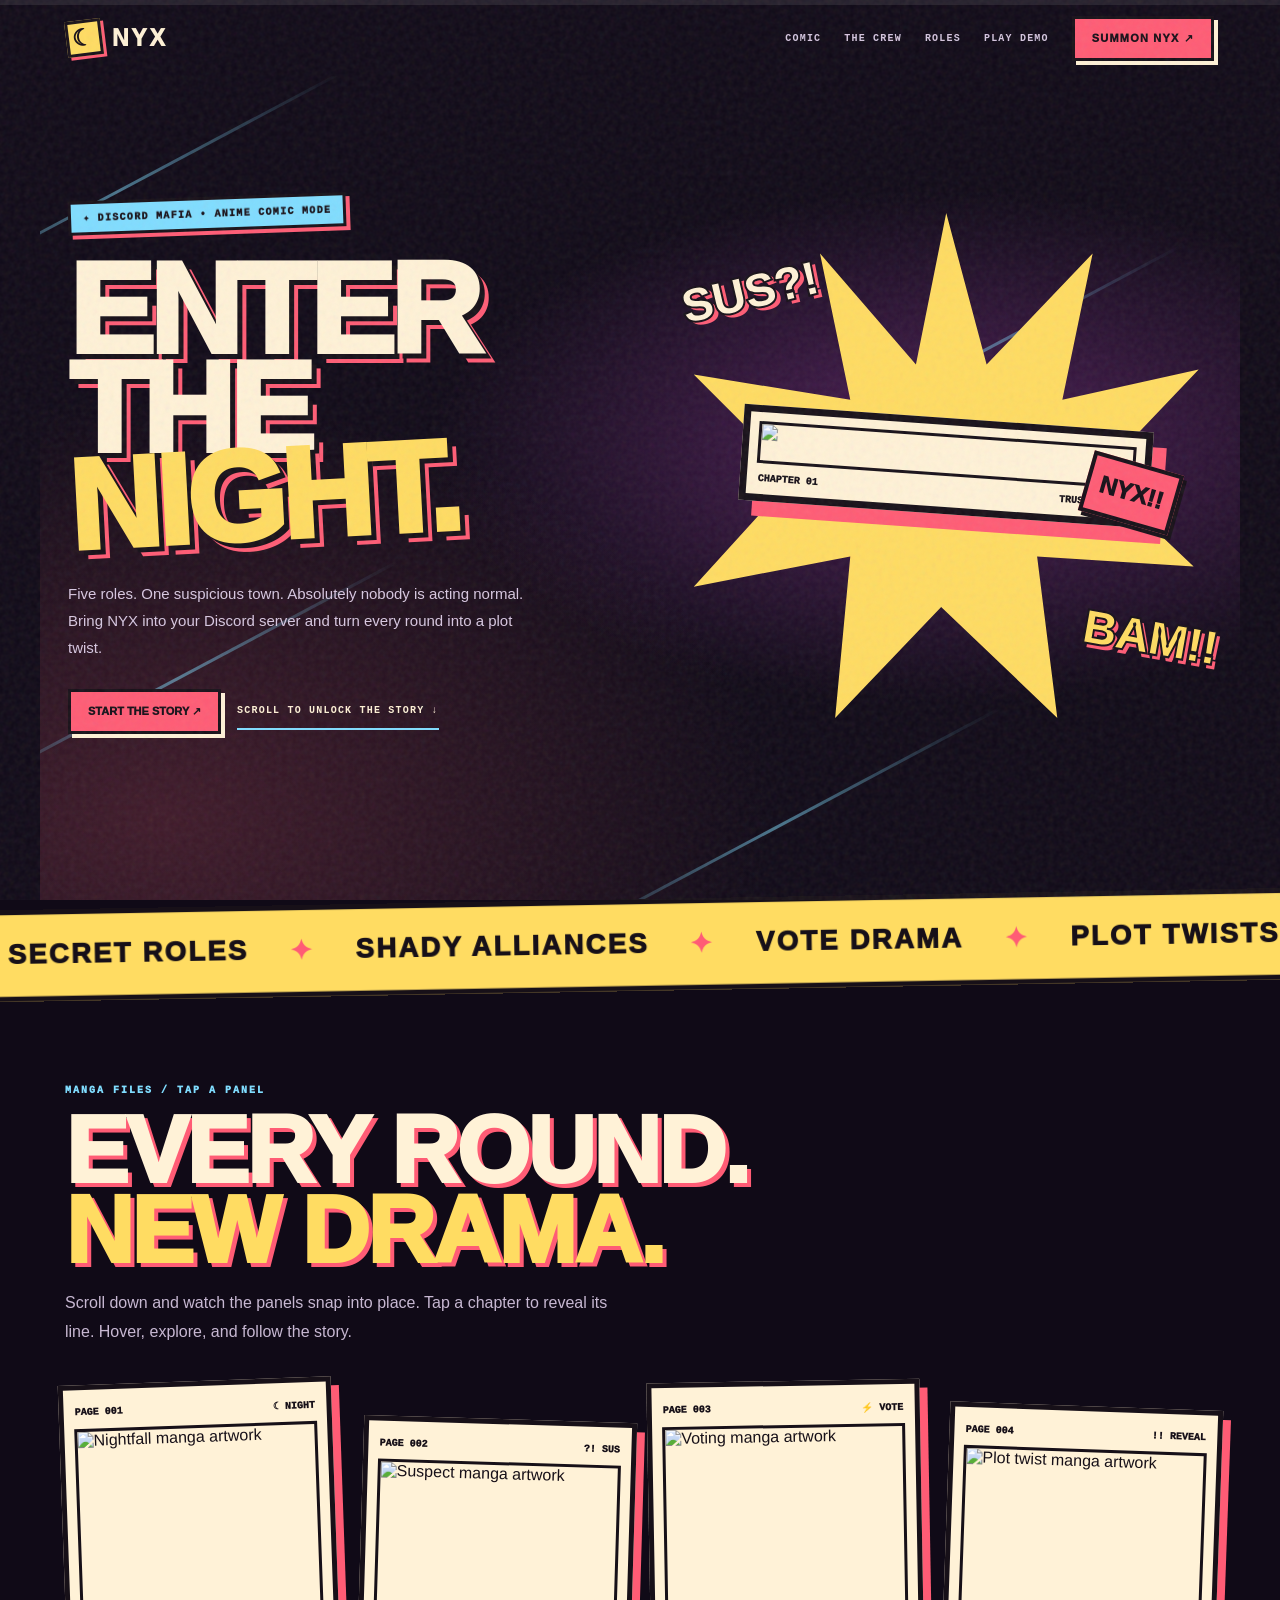
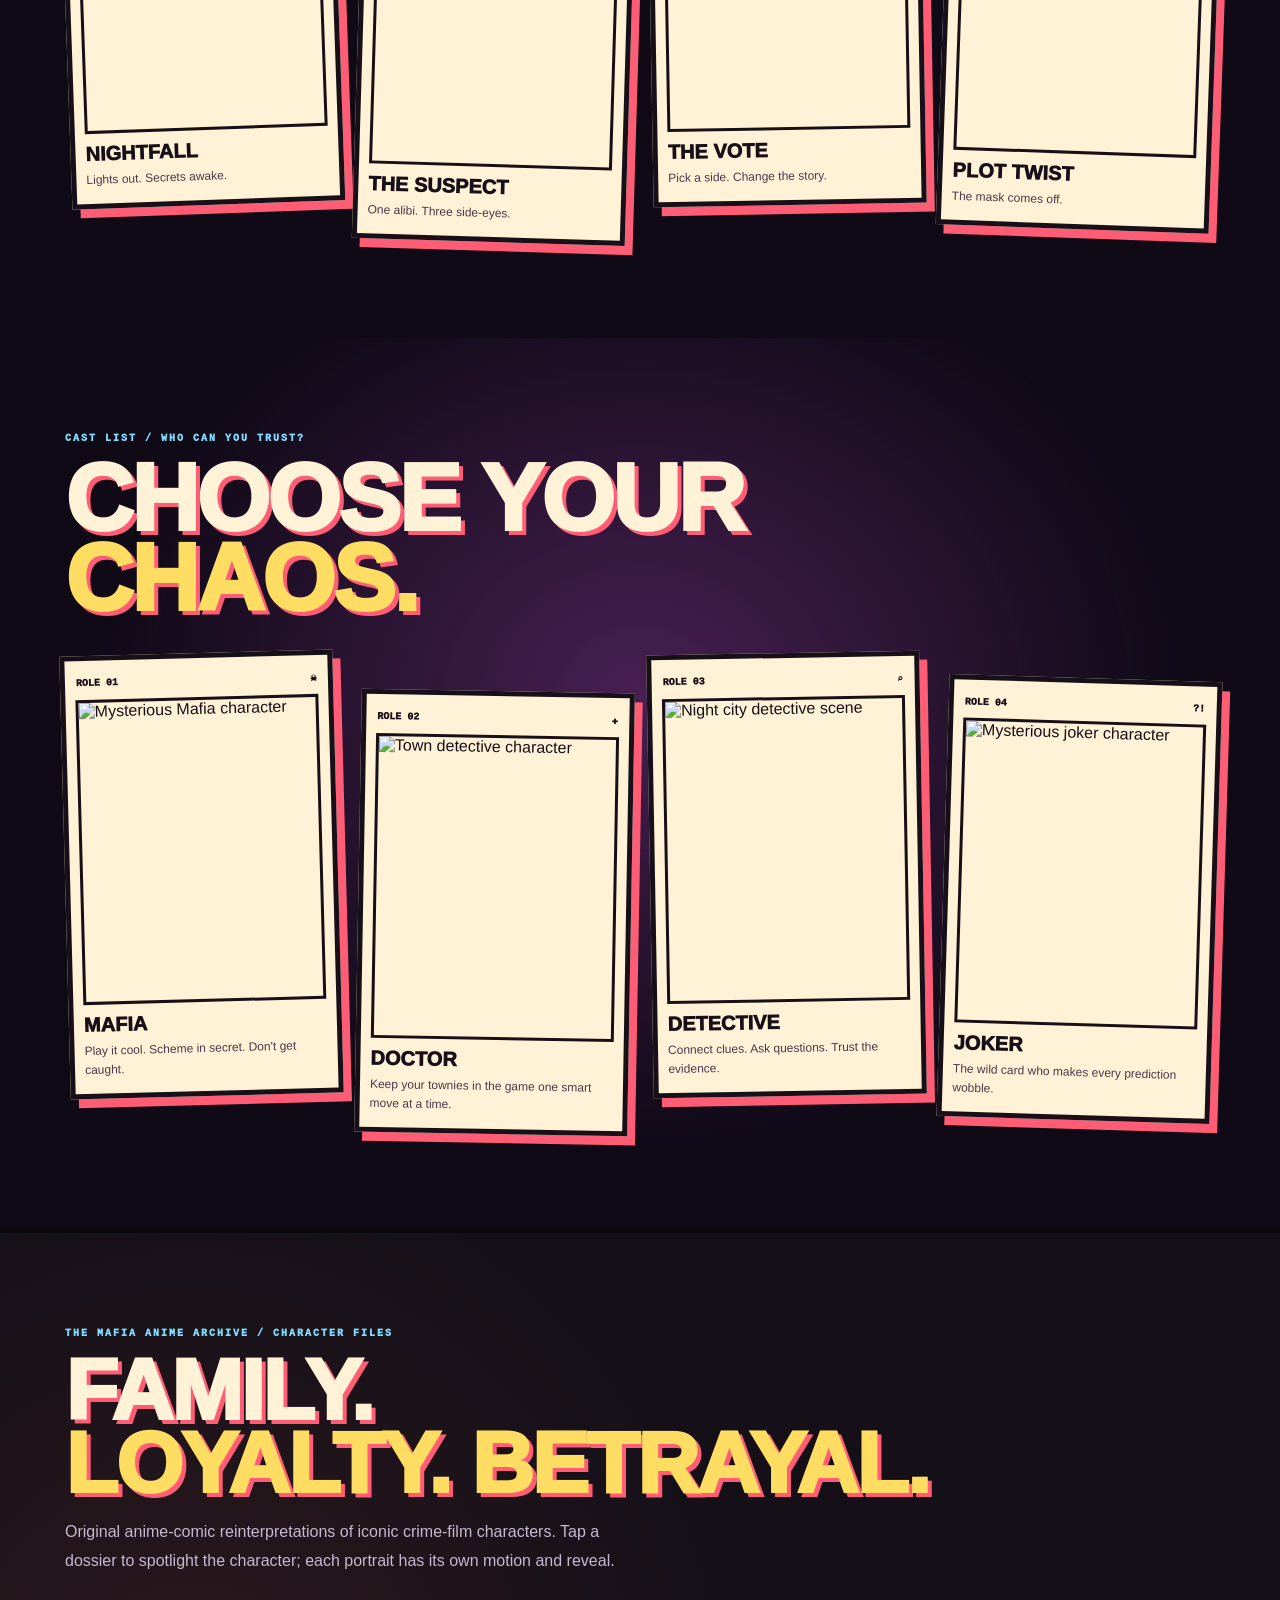
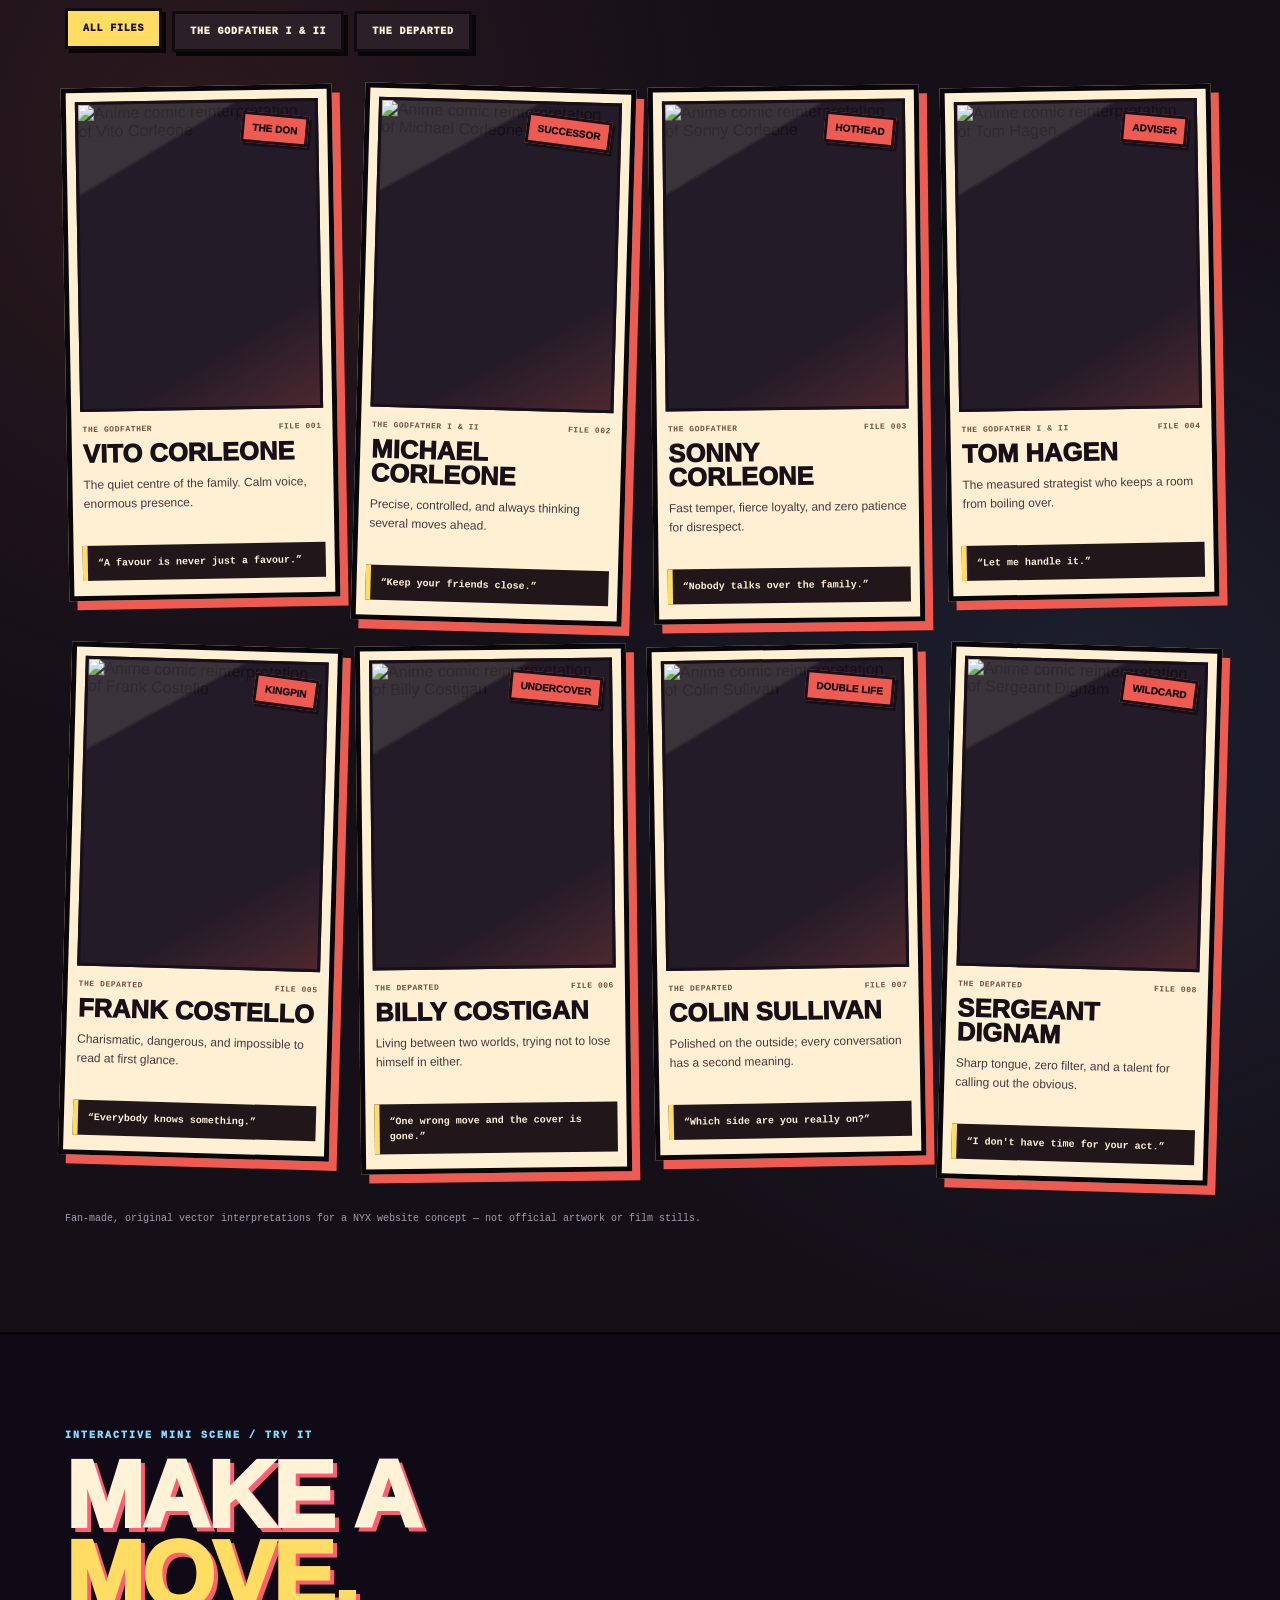
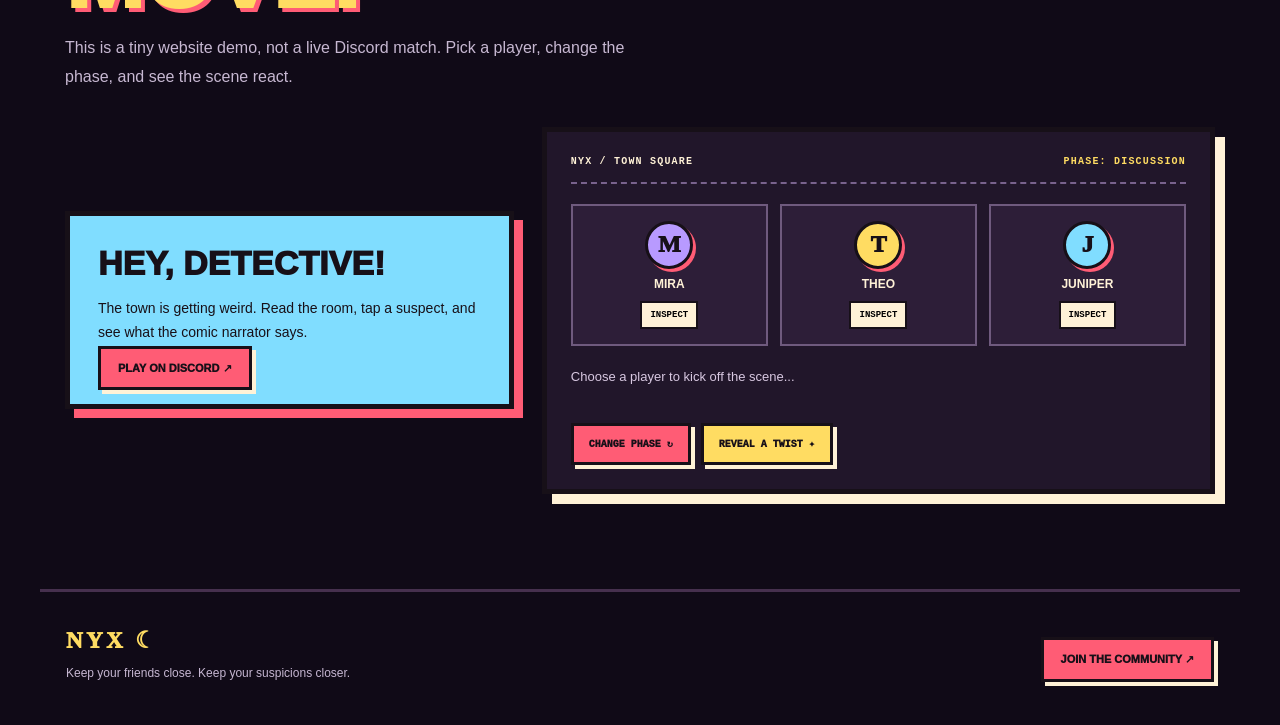
==== commit fa738bc9: "Enable scroll-reveal animations for anime character cards" ====
--- a/index.html
+++ b/index.html
@@ -50,7 +50,7 @@
 const reduce=window.matchMedia('(prefers-reduced-motion: reduce)').matches;
 const crewCards=[...document.querySelectorAll('.crew-card')];crewCards.forEach((card,i)=>{card.style.setProperty('--delay',(i%4)*85+'ms');card.addEventListener('click',()=>{crewCards.forEach(c=>c.classList.remove('spotlight'));card.classList.add('spotlight');card.animate([{filter:'brightness(1)'},{filter:'brightness(1.25)'},{filter:'brightness(1)'}],{duration:420})})});document.querySelectorAll('.crew-filter-btn').forEach(btn=>btn.addEventListener('click',()=>{document.querySelectorAll('.crew-filter-btn').forEach(b=>b.classList.toggle('active',b===btn));crewCards.forEach(card=>{card.hidden=btn.dataset.filter!=='all'&&card.dataset.film!==btn.dataset.filter})}));
 
-const watch=[...document.querySelectorAll('.reveal,.panel')];
+const watch=[...document.querySelectorAll('.reveal,.panel,.crew-card')];
 if(reduce){watch.forEach(x=>x.classList.add('visible'))}else{const io=new IntersectionObserver(entries=>entries.forEach(e=>{if(e.isIntersecting){e.target.classList.add('visible');io.unobserve(e.target)}}),{threshold:.14,rootMargin:'0px 0px -25px 0px'});watch.forEach(x=>io.observe(x))}
 const progress=document.getElementById('progress');function updateProgress(){const max=document.documentElement.scrollHeight-innerHeight;progress.style.transform='scaleX('+(max>0?scrollY/max:0)+')'}addEventListener('scroll',updateProgress,{passive:true});updateProgress();
 const result=document.getElementById('result'),players=[...document.querySelectorAll('.player')];document.querySelectorAll('[data-player]').forEach(b=>b.addEventListener('click',()=>{players.forEach(p=>p.classList.remove('selected'));b.closest('.player').classList.add('selected');const lines={Mira:'MIRA: “I was in the café. Ask literally anyone.” Suspiciously prepared answer...',Theo:'THEO: “Why is everyone looking at me? I only touched the evidence once.”',Juniper:'JUNIPER: “I have a theory. It involves you, a missing alibi, and this very awkward silence.”'};result.textContent=lines[b.dataset.player]}));
